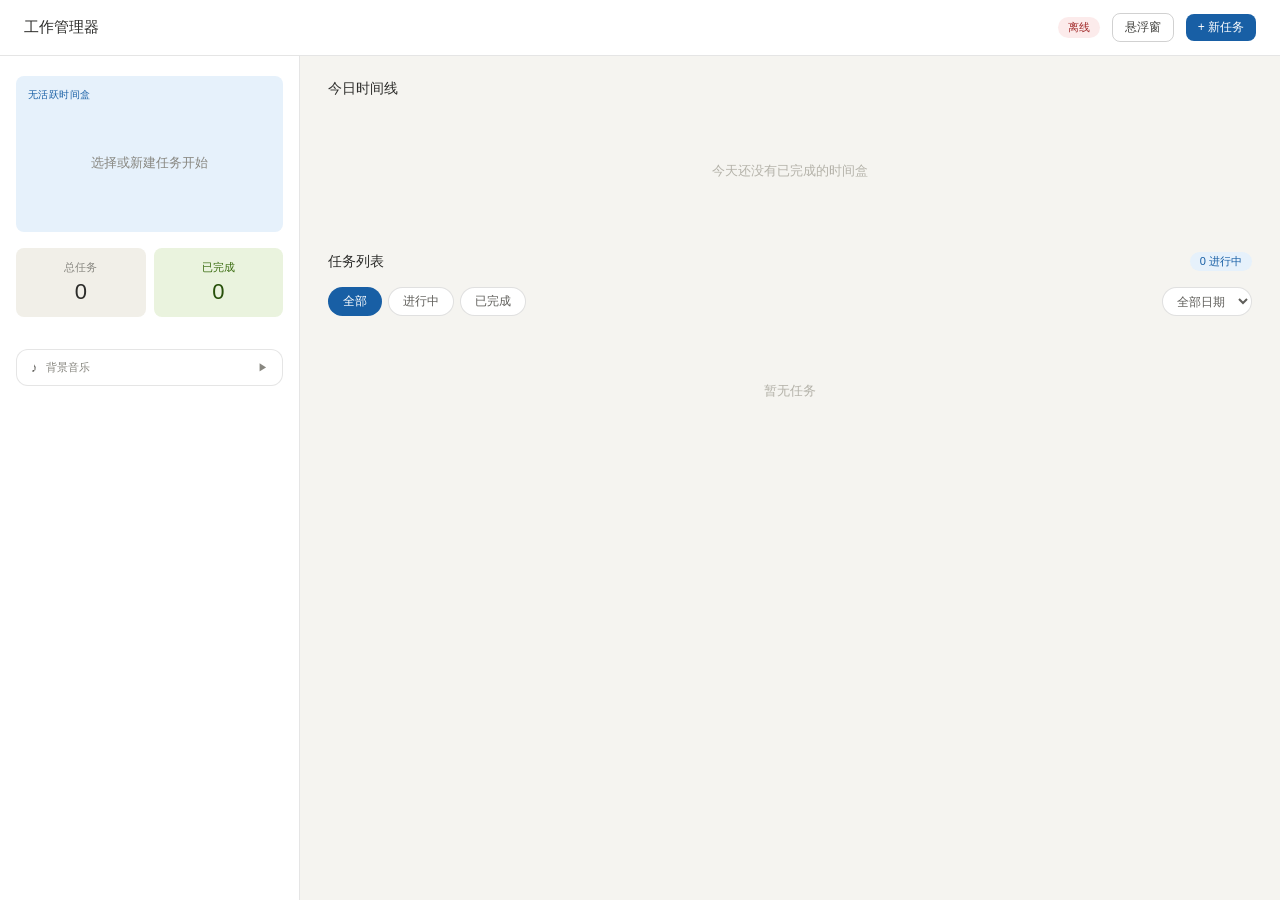
==== templates/index.html @ fc7103cf "Initial commit: task manager with redesigned timebox + music player - Flask backend (Task/TimeBox/Ap" ====
<!DOCTYPE html>
<html lang="zh-CN">
<head>
<meta charset="UTF-8">
<meta name="viewport" content="width=device-width, initial-scale=1.0">
<title>工作管理器</title>
<style>
  :root {
    --c-blue-50: #E6F1FB; --c-blue-100: #B5D4F4; --c-blue-200: #85B7EB;
    --c-blue-400: #378ADD; --c-blue-600: #185FA5; --c-blue-800: #0C447C;
    --c-red-50: #FCEBEB; --c-red-400: #E24B4A; --c-red-600: #A32D2D; --c-red-800: #791F1F;
    --c-green-50: #EAF3DE; --c-green-600: #3B6D11; --c-green-800: #27500A;
    --c-amber-50: #FAEEDA; --c-amber-100: #F5DBB3; --c-amber-400: #D4990E; --c-amber-600: #854F0B; --c-amber-800: #6B3E08;
    --c-gray-50: #F1EFE8; --c-gray-100: #D3D1C7; --c-gray-200: #B4B2A9;
    --c-gray-400: #888780; --c-gray-600: #5F5E5A; --c-gray-800: #444441; --c-gray-900: #2C2C2A;
    --bg: #F5F4F0; --card: #fff;
    --radius-md: 8px; --radius-lg: 12px; --radius-xl: 16px;
  }
  * { box-sizing: border-box; margin: 0; padding: 0; }
  body {
    font-family: -apple-system, BlinkMacSystemFont, "Segoe UI", "PingFang SC", "Microsoft YaHei", sans-serif;
    background: var(--bg); min-height: 100vh; color: var(--c-gray-900); font-size: 14px;
  }

  .app { display: grid; grid-template-columns: 300px 1fr; grid-template-rows: auto 1fr; min-height: 100vh; }
  .topbar {
    grid-column: 1 / -1; background: var(--card);
    border-bottom: 0.5px solid rgba(0,0,0,.1);
    display: flex; align-items: center; padding: 0 24px; height: 56px; gap: 12px;
  }
  .topbar h1 { font-size: 15px; font-weight: 500; flex: 1; }
  .topbar .conn { font-size: 11px; color: var(--c-green-600); background: var(--c-green-50); padding: 3px 10px; border-radius: 20px; cursor: pointer; }
  .topbar .conn.off { color: var(--c-red-600); background: var(--c-red-50); animation: pulse-conn 2s infinite; }
  @keyframes pulse-conn { 0%,100%{opacity:1} 50%{opacity:.6} }
  .sidebar {
    background: var(--card); border-right: 0.5px solid rgba(0,0,0,.1);
    padding: 20px 16px; display: flex; flex-direction: column; gap: 16px; overflow-y: auto;
  }
  .main { padding: 24px 28px; overflow-y: auto; }

  .btn {
    display: inline-flex; align-items: center; justify-content: center; gap: 6px;
    border: none; border-radius: var(--radius-md); padding: 7px 16px;
    font-size: 13px; font-family: inherit; cursor: pointer; transition: background .15s, opacity .15s;
    white-space: nowrap;
  }
  .btn-primary { background: var(--c-blue-600); color: #fff; }
  .btn-primary:hover { background: var(--c-blue-800); }
  .btn-ghost { background: transparent; color: var(--c-gray-800); border: 0.5px solid rgba(0,0,0,.18); }
  .btn-ghost:hover { background: var(--c-gray-50); }
  .btn-danger { background: var(--c-red-600); color: #fff; }
  .btn-danger:hover { background: var(--c-red-800); }
  .btn-sm { padding: 5px 12px; font-size: 12px; }
  .btn-icon {
    background: transparent; border: none; cursor: pointer; color: var(--c-gray-400);
    padding: 4px; border-radius: 6px; font-size: 15px; line-height: 1;
    transition: color .15s, background .15s;
  }
  .btn-icon:hover { background: var(--c-gray-50); color: var(--c-gray-900); }
  .btn-icon.del:hover { color: var(--c-red-600); background: var(--c-red-50); }
  .btn-icon.play { color: var(--c-blue-600); font-size: 14px; }
  .btn-icon.play:hover { background: var(--c-blue-50); color: var(--c-blue-800); }

  /* ── Timer ── */
  .timer-card {
    background: var(--card); border: 0.5px solid rgba(0,0,0,.1);
    border-radius: var(--radius-xl); padding: 20px 16px; text-align: center;
    transition: border-color .3s;
  }
  .timer-card.overtime { border-color: var(--c-amber-400); background: #FFFDF7; }
  .timer-label { font-size: 11px; color: var(--c-gray-400); margin-bottom: 10px; letter-spacing: .04em; }
  .timer-face {
    font-size: 48px; font-weight: 500; font-variant-numeric: tabular-nums;
    color: var(--c-blue-600); line-height: 1; margin-bottom: 10px;
  }
  .timer-face.urgent { color: var(--c-red-600); }
  .timer-face.overtime { color: var(--c-amber-600); }
  .timer-face.paused { opacity: .45; }
  .prog-bg { height: 4px; background: var(--c-blue-50); border-radius: 2px; margin-bottom: 14px; overflow: hidden; }
  .prog-fill { height: 100%; background: var(--c-blue-400); border-radius: 2px; }
  .prog-fill.urgent { background: var(--c-red-400); }
  .prog-fill.overtime { background: var(--c-amber-400); }
  .timer-btns { display: flex; gap: 6px; flex-wrap: wrap; }
  .timer-btns .btn { flex: 1; min-width: 0; font-size: 11px; padding: 5px 8px; }

  .cur-box { background: var(--c-blue-50); border-radius: var(--radius-md); padding: 12px; }
  .cur-label { font-size: 10px; color: var(--c-blue-600); font-weight: 500; margin-bottom: 4px; letter-spacing: .04em; }
  .cur-name { font-size: 13px; font-weight: 500; color: var(--c-blue-800); line-height: 1.4; word-break: break-word; }
  .cur-name.empty { color: var(--c-gray-400); font-weight: 400; }
  .cur-time-stats { display: flex; gap: 8px; margin-top: 8px; flex-wrap: wrap; }
  .cur-time-stat {
    font-size: 11px; display: flex; align-items: center; gap: 4px;
    padding: 1px 8px; border-radius: 20px;
  }
  .cur-time-stat.focus { background: var(--c-blue-50); color: var(--c-blue-600); }
  .cur-time-stat.ot { background: var(--c-amber-50); color: var(--c-amber-600); }
  .cur-time-stat.total { background: var(--c-gray-50); color: var(--c-gray-900); font-weight: 500; }

  .toggle-row {
    display: flex; align-items: center; gap: 10px;
    font-size: 13px; color: var(--c-gray-600); padding: 8px 12px;
    border-radius: var(--radius-md); background: var(--c-gray-50);
  }
  .toggle-row label { flex: 1; cursor: pointer; }
  .sw { position: relative; width: 36px; height: 20px; flex-shrink: 0; }
  .sw input { opacity: 0; width: 0; height: 0; position: absolute; }
  .sw-track { position: absolute; inset: 0; background: var(--c-gray-100); border-radius: 10px; cursor: pointer; transition: background .2s; }
  .sw input:checked + .sw-track { background: var(--c-blue-400); }
  .sw-knob { position: absolute; top: 3px; left: 3px; width: 14px; height: 14px; background: #fff; border-radius: 50%; transition: left .2s; pointer-events: none; }
  .sw input:checked ~ .sw-knob { left: 19px; }

  .stats { display: grid; grid-template-columns: 1fr 1fr; gap: 8px; }
  .stat { border-radius: var(--radius-md); padding: 12px; text-align: center; }
  .stat-label { font-size: 11px; margin-bottom: 4px; }
  .stat-num { font-size: 22px; font-weight: 500; }
  .stat-total { background: var(--c-gray-50); }
  .stat-total .stat-label { color: var(--c-gray-400); }
  .stat-total .stat-num { color: var(--c-gray-900); }
  .stat-done { background: var(--c-green-50); }
  .stat-done .stat-label { color: var(--c-green-600); }
  .stat-done .stat-num { color: var(--c-green-800); }

  .sec-hd { display: flex; align-items: center; gap: 8px; margin-bottom: 16px; }
  .sec-hd h2 { font-size: 14px; font-weight: 500; flex: 1; }
  .badge { background: var(--c-blue-50); color: var(--c-blue-600); border-radius: 20px; font-size: 11px; font-weight: 500; padding: 2px 10px; }

  .filters { display: flex; gap: 6px; margin-bottom: 18px; flex-wrap: wrap; }
  .chip {
    padding: 5px 14px; border-radius: 20px; border: 0.5px solid rgba(0,0,0,.12);
    background: var(--card); font-size: 12px; cursor: pointer;
    color: var(--c-gray-600); transition: all .15s; font-family: inherit;
  }
  .chip.on { background: var(--c-blue-600); color: #fff; border-color: transparent; }
  .date-filter {
    padding: 5px 10px; border-radius: 20px; border: 0.5px solid rgba(0,0,0,.12);
    background: var(--card); font-size: 12px; cursor: pointer; color: var(--c-gray-600);
    font-family: inherit; margin-left: auto; outline: none;
  }
  .date-filter:focus { border-color: var(--c-blue-400); }

  /* ── 顶部全局状态条 (P1-1) ── */
  .topbar-status {
    display: flex; align-items: center; gap: 8px; padding: 4px 12px;
    border-radius: 20px; font-size: 12px; cursor: pointer; transition: all .15s;
    max-width: 360px; overflow: hidden;
  }
  .topbar-status.off { display: none; }
  .topbar-status .ts-dot { width: 8px; height: 8px; border-radius: 50%; flex-shrink: 0; animation: pulse 1.5s ease-in-out infinite alternate; }
  .topbar-status .ts-name { flex: 1; overflow: hidden; text-overflow: ellipsis; white-space: nowrap; color: var(--c-gray-700); }
  .topbar-status .ts-time { font-variant-numeric: tabular-nums; font-weight: 500; flex-shrink: 0; }
  .topbar-status.ts-running { background: var(--c-blue-50); color: var(--c-blue-600); }
  .topbar-status.ts-running .ts-dot { background: var(--c-blue-500); }
  .topbar-status.ts-over { background: var(--c-amber-50); color: var(--c-amber-600); }
  .topbar-status.ts-over .ts-dot { background: var(--c-amber-500); }
  .topbar-status.ts-paused { background: var(--c-gray-100); color: var(--c-gray-500); }
  .topbar-status.ts-paused .ts-dot { background: var(--c-gray-400); animation: none; }
  .topbar-status:hover { opacity: .85; }

  /* ── 今日时间线 (P0-2 + P1-3) ── */
  .timeline-sec { margin-bottom: 24px; }
  .tl-list { display: flex; flex-direction: column; gap: 6px; }
  .tl-row { display: flex; align-items: center; gap: 10px; font-size: 11px; }
  .tl-time { color: var(--c-gray-400); font-variant-numeric: tabular-nums; width: 92px; flex-shrink: 0; }
  .tl-bar-wrap { flex: 1; height: 18px; background: var(--c-gray-50); border-radius: 4px; position: relative; min-width: 80px; }
  .tl-bar { position: absolute; top: 0; height: 100%; border-radius: 4px; min-width: 6px; }
  .tl-bar.tl-high { background: var(--c-red-400); }
  .tl-bar.tl-mid { background: var(--c-blue-400); }
  .tl-bar.tl-low { background: var(--c-green-400); }
  .tl-name { width: 140px; flex-shrink: 0; overflow: hidden; text-overflow: ellipsis; white-space: nowrap; color: var(--c-gray-700); }
  .tl-stats { display: flex; gap: 8px; align-items: center; flex-shrink: 0; }
  .tl-actual { color: var(--c-gray-500); }
  .tl-diff { font-weight: 500; }
  .tl-diff.tl-over { color: var(--c-amber-600); }
  .tl-diff.tl-under { color: var(--c-green-600); }
  .tl-diff.tl-ok { color: var(--c-gray-400); }

  .tasks { display: flex; flex-direction: column; gap: 8px; }
  .tcard {
    background: var(--card); border: 0.5px solid rgba(0,0,0,.1);
    border-radius: var(--radius-lg); padding: 14px 16px;
    display: flex; align-items: flex-start; gap: 12px;
    transition: border-color .15s; position: relative;
  }
  .tcard:hover { border-color: rgba(0,0,0,.2); }
  .tcard.active { border-color: var(--c-blue-400); background: #F7FAFE; }
  .tcard.done { opacity: .45; }
  .tcard.done .t-title { text-decoration: line-through; }
  .tcheck {
    width: 18px; height: 18px; border-radius: 50%; border: 1.5px solid var(--c-gray-100);
    flex-shrink: 0; margin-top: 1px; cursor: pointer; display: flex; align-items: center;
    justify-content: center; transition: all .15s;
  }
  .tcheck.checked { background: var(--c-blue-400); border-color: var(--c-blue-400); }
  .tcheck.checked::after {
    content: ''; width: 8px; height: 5px;
    border-left: 1.5px solid #fff; border-bottom: 1.5px solid #fff;
    transform: rotate(-45deg) translateY(-1px);
  }
  .tbody { flex: 1; min-width: 0; cursor: pointer; }
  .t-title { font-size: 14px; font-weight: 500; color: var(--c-gray-900); margin-bottom: 3px; word-break: break-word; }
  .t-desc { font-size: 12px; color: var(--c-gray-400); line-height: 1.5; word-break: break-word; }
  .t-times { display: flex; gap: 6px; margin-top: 6px; flex-wrap: wrap; align-items: center; }
  .t-time {
    font-size: 11px; display: inline-flex; align-items: center; gap: 3px;
    padding: 1px 8px; border-radius: 20px;
  }
  .t-time.total { background: var(--c-gray-50); color: var(--c-gray-900); font-weight: 500; }
  .t-time.focus { background: var(--c-blue-50); color: var(--c-blue-600); }
  .t-time.ot { background: var(--c-amber-50); color: var(--c-amber-600); }
  .t-time.boxhist { background: var(--c-green-50); color: var(--c-green-600); font-size: 10px; }
  .t-created { font-size: 11px; color: var(--c-gray-200); margin-top: 5px; }
  .t-date { font-size: 11px; color: var(--c-gray-400); margin-top: 5px; }

  .pri { font-size: 11px; padding: 2px 9px; border-radius: 20px; }
  .pri-high { background: var(--c-red-50); color: var(--c-red-600); }
  .pri-mid { background: var(--c-amber-50); color: var(--c-amber-600); }
  .pri-low { background: var(--c-green-50); color: var(--c-green-600); }
  .tactions { display: flex; gap: 2px; align-items: center; }
  .star-btn { font-size: 14px; }
  .star-btn.on { color: var(--c-blue-600); }
  .empty { text-align: center; color: var(--c-gray-200); padding: 48px 20px; font-size: 13px; }

  .overlay {
    position: fixed; inset: 0; background: rgba(0,0,0,.35);
    display: flex; align-items: center; justify-content: center;
    z-index: 1000; padding: 20px;
  }
  .overlay.off { display: none; }
  .modal {
    background: var(--card); border-radius: var(--radius-xl); padding: 24px;
    width: 100%; max-width: 440px; box-shadow: 0 12px 40px rgba(0,0,0,.15);
    animation: modalIn .2s ease;
  }
  @keyframes modalIn { from { opacity: 0; transform: translateY(8px); } to { opacity: 1; transform: none; } }
  .modal h3 { font-size: 15px; font-weight: 500; margin-bottom: 18px; }
  .field { margin-top: 14px; }
  .field:first-of-type { margin-top: 0; }
  .field label { display: block; font-size: 12px; color: var(--c-gray-600); margin-bottom: 6px; }
  .field input, .field textarea, .field select {
    width: 100%; border: 0.5px solid rgba(0,0,0,.18); border-radius: var(--radius-md);
    padding: 9px 12px; font-size: 14px; font-family: inherit; outline: none;
    transition: border-color .15s; background: #fff; color: var(--c-gray-900);
  }
  .field input:focus, .field textarea:focus, .field select:focus { border-color: var(--c-blue-400); }
  .field textarea { resize: vertical; min-height: 72px; }
  .field-row { display: flex; gap: 10px; }
  .field-row .field { flex: 1; margin-top: 0; }
  .modal-foot { display: flex; gap: 10px; margin-top: 20px; justify-content: flex-end; }

  .switch-confirm {
    position: fixed; bottom: 50px; left: 50%; transform: translateX(-50%);
    background: var(--card); border: 0.5px solid rgba(0,0,0,.1);
    border-radius: var(--radius-lg); padding: 12px 16px;
    box-shadow: 0 8px 24px rgba(0,0,0,.12);
    z-index: 1100; font-size: 12px; color: var(--c-gray-600);
    display: flex; align-items: center; gap: 12px;
  }
  .switch-confirm.off { display: none; }
  .switch-confirm button { padding: 5px 12px; font-size: 11px; }


  .reminder {
    position: fixed; top: 20px; right: 20px; width: 340px;
    background: var(--card); border: 0.5px solid rgba(0,0,0,.1);
    border-radius: var(--radius-xl); box-shadow: 0 8px 32px rgba(0,0,0,.16);
    z-index: 2000; overflow: hidden; animation: slideIn .35s cubic-bezier(.22,1,.36,1);
  }
  .reminder.off { display: none; }
  @keyframes slideIn { from { transform: translateX(40px); opacity: 0; } to { transform: none; opacity: 1; } }
  .rem-head { background: var(--c-amber-800); color: #fff; padding: 14px 16px; display: flex; align-items: center; gap: 10px; }
  .rem-bell { width: 22px; height: 22px; border: 2px solid rgba(255,255,255,.7); border-radius: 50%; display: flex; align-items: center; justify-content: center; font-size: 12px; font-weight: 600; flex-shrink: 0; animation: pulse 1s ease-in-out infinite alternate; }
  @keyframes pulse { from { opacity: .6; } to { opacity: 1; } }
  .rem-info { flex: 1; }
  .rem-title { font-size: 13px; font-weight: 500; }
  .rem-sub { font-size: 11px; opacity: .7; }
  .rem-close { background: transparent; border: none; color: rgba(255,255,255,.6); font-size: 18px; cursor: pointer; padding: 0 2px; border-radius: 4px; transition: color .15s; line-height: 1; }
  .rem-close:hover { color: #fff; }
  .rem-body { padding: 16px; }
  .rem-task { font-size: 14px; font-weight: 500; color: var(--c-gray-900); margin-bottom: 6px; }
  .rem-desc { font-size: 12px; color: var(--c-gray-400); line-height: 1.5; margin-bottom: 14px; }
  .rem-btns { display: flex; gap: 8px; flex-wrap: wrap; }
  .rem-btns .btn { flex: 1; min-width: 80px; }

  .fw-badge {
    position: fixed; bottom: 24px; right: 24px;
    background: var(--c-blue-600); color: #fff;
    padding: 8px 16px; border-radius: var(--radius-lg);
    font-size: 12px; font-weight: 500; z-index: 1500;
    display: flex; align-items: center; gap: 8px;
    box-shadow: 0 4px 16px rgba(0,0,0,.15);
    cursor: pointer; transition: opacity .3s;
  }
  .fw-badge.off { display: none; }
  .fw-badge:hover { opacity: .85; }
  .fw-badge-dot { width: 8px; height: 8px; background: #4ADE80; border-radius: 50%; animation: pulse 1.5s ease-in-out infinite alternate; }

  .toast-wrap { position: fixed; bottom: 20px; left: 50%; transform: translateX(-50%); z-index: 3000; display: flex; flex-direction: column; gap: 8px; align-items: center; }
  .toast {
    background: var(--c-gray-900); color: #fff; padding: 10px 20px;
    border-radius: var(--radius-md); font-size: 13px; box-shadow: 0 4px 16px rgba(0,0,0,.2);
    animation: toastIn .25s ease, toastOut .3s ease 2.2s forwards;
  }
  @keyframes toastIn { from { opacity: 0; transform: translateY(10px); } to { opacity: 1; transform: none; } }
  @keyframes toastOut { to { opacity: 0; transform: translateY(-8px); } }

  /* ── Music Player ── */
  .music-section {
    background: var(--card); border: 0.5px solid rgba(0,0,0,.1);
    border-radius: var(--radius-lg); overflow: hidden; margin-top: 16px;
  }
  .music-header {
    display: flex; align-items: center; gap: 8px;
    padding: 10px 14px; cursor: pointer; -webkit-user-select: none; user-select: none;
    font-size: 13px; color: var(--c-gray-600); font-weight: 500;
    transition: background .15s;
  }
  .music-header:hover { background: var(--c-gray-50); }
  .music-header .arrow { transition: transform .2s; font-size: 10px; color: var(--c-gray-400); }
  .music-header .arrow.open { transform: rotate(90deg); }
  .music-header .now-playing { flex: 1; overflow: hidden; text-overflow: ellipsis; white-space: nowrap; font-size: 11px; color: var(--c-gray-400); }
  .music-body { padding: 0 14px 14px; display: none; }
  .music-body.open { display: block; }
  .music-controls {
    display: flex; align-items: center; gap: 8px; margin-bottom: 10px;
  }
  .music-btn {
    background: transparent; border: none; cursor: pointer; color: var(--c-gray-600);
    padding: 4px; border-radius: 6px; font-size: 16px; line-height: 1;
    transition: color .15s, background .15s;
  }
  .music-btn:hover { background: var(--c-gray-50); color: var(--c-gray-900); }
  .music-btn.play { color: var(--c-blue-600); font-size: 20px; }
  .music-btn.play:hover { color: var(--c-blue-800); }
  .music-volume {
    display: flex; align-items: center; gap: 8px; font-size: 11px; color: var(--c-gray-400);
  }
  .music-volume input[type=range] {
    flex: 1; height: 3px; -webkit-appearance: none; appearance: none;
    background: var(--c-gray-100); border-radius: 2px; outline: none;
  }
  .music-volume input[type=range]::-webkit-slider-thumb {
    -webkit-appearance: none; width: 12px; height: 12px;
    background: var(--c-blue-400); border-radius: 50%; cursor: pointer;
  }
  .music-track-list { display: flex; flex-direction: column; gap: 2px; margin-bottom: 12px; max-height: 180px; overflow-y: auto; }
  .music-track {
    display: flex; align-items: center; gap: 8px;
    padding: 6px 10px; border-radius: var(--radius-md); cursor: pointer;
    font-size: 12px; color: var(--c-gray-600); transition: background .15s;
  }
  .music-track:hover { background: var(--c-gray-50); }
  .music-track.active { background: var(--c-blue-50); color: var(--c-blue-600); font-weight: 500; }
  .music-track .track-num { width: 16px; text-align: center; font-size: 10px; color: var(--c-gray-400); flex-shrink: 0; }
  .music-track.active .track-num { color: var(--c-blue-400); }
  .music-track .track-name { flex: 1; overflow: hidden; text-overflow: ellipsis; white-space: nowrap; }
  .music-track .track-artist { font-size: 10px; color: var(--c-gray-400); flex-shrink: 0; }
  .music-progress {
    height: 3px; background: var(--c-gray-100); border-radius: 2px;
    margin-bottom: 6px; cursor: pointer; position: relative;
  }
  .music-progress-fill { height: 100%; background: var(--c-blue-400); border-radius: 2px; transition: width .1s linear; }
  .music-time { display: flex; justify-content: space-between; font-size: 10px; color: var(--c-gray-400); margin-bottom: 8px; }
  .music-loop {
    display: flex; gap: 6px; align-items: center; margin-top: 8px; padding-top: 8px; border-top: 0.5px solid rgba(0,0,0,.08);
  }
  .music-loop-btn {
    font-size: 11px; color: var(--c-gray-600); cursor: pointer;
    padding: 4px 10px; border-radius: 6px; border: 0.5px solid rgba(0,0,0,.12);
    background: transparent; transition: background .15s;
  }
  .music-loop-btn:hover { background: var(--c-gray-50); }
  .music-loop-btn.active { background: var(--c-blue-50); color: var(--c-blue-600); border-color: var(--c-blue-200); }


</style>
</head>
<body>

<div class="app">
  <header class="topbar">
    <h1>工作管理器</h1>
    <div class="topbar-status off" id="topbarStatus" onclick="App.scrollToSidebar()"></div>
    <span class="conn off" id="connBadge" onclick="App.retryConnect()" title="点击重试连接">离线</span>
    <button class="btn btn-ghost btn-sm" id="btnFloat" onclick="App.floatShow()">悬浮窗</button>
    <button class="btn btn-primary btn-sm" onclick="App.modalOpen()">+ 新任务</button>
  </header>
  <aside class="sidebar" id="sidebar"></aside>
  <main class="main" id="mainArea">
    <div id="timeline" class="timeline-sec"></div>
    <div id="taskList"></div>
  </main>
</div>

<div class="overlay off" id="overlay"></div>
<div class="reminder off" id="reminder"></div>
<div class="switch-confirm off" id="switchConfirm"></div>
<div class="fw-badge off" id="fwBadge" onclick="App.floatFocus()">
  <span class="fw-badge-dot"></span> 悬浮窗已打开 — 点击切换
</div>
<div class="toast-wrap" id="toasts"></div>

<script>
const App = (() => {
  let tasks = [];
  let activeBox = null;  // 当前活跃的时间盒
  let dayBoxes = [];     // 当日已关闭的时间盒（用于时间线视图）
  let settings = {
    notifyEnabled: false,
    soundEnabled: true,
    filter: 'all',
    dateFilter: localStorage.getItem('tm_date_filter') || 'all',
  };
  let connected = false;
  let retryTimer = null;

  async function api(method, path, body = null) {
    try {
      const opts = { method, headers: { 'Content-Type': 'application/json' } };
      if (body) opts.body = JSON.stringify(body);
      const res = await fetch('/api' + path, opts);
      if (!res.ok) throw new Error('HTTP ' + res.status);
      connected = true;
      updateConn();
      return await res.json();  // null 或对象（成功）；undefined（错误，见 catch）
    } catch(e) {
      connected = false;
      updateConn();
      console.warn('API error:', method, path, e);
      scheduleRetry();
      return undefined;  // 用 undefined 表示错误，null 表示服务器合法返回的空
    }
  }

  function scheduleRetry() {
    if (retryTimer) return;
    retryTimer = setTimeout(() => { retryTimer = null; if (!connected) loadAll(); }, 3000);
  }

  function updateConn() {
    const badge = document.getElementById('connBadge');
    if (connected) {
      badge.textContent = '已连接';
      badge.classList.remove('off');
    } else {
      badge.textContent = '离线';
      badge.classList.add('off');
    }
  }

  async function loadAll() {
    const [t, b, s] = await Promise.all([
      api('GET', '/tasks'),
      api('GET', '/boxes/active'),
      api('GET', '/settings'),
    ]);
    if (t) tasks = t;
    if (b !== undefined) activeBox = b;  // null=无活跃盒（清空），对象=有活跃盒
    if (s) Object.assign(settings, s);
    await loadDayBoxes();
    render();
  }

  async function loadDayBoxes() {
    const today = new Date();
    const dateStr = today.getFullYear() + '-' + String(today.getMonth() + 1).padStart(2, '0') + '-' + String(today.getDate()).padStart(2, '0');
    const r = await api('GET', '/boxes?date=' + dateStr);
    if (r) dayBoxes = r.filter(b => b.status === 'closed');
  }

  function fmtTime(secs) {
    if (secs < 0) secs = 0;
    const m = Math.floor(secs / 60);
    const s = Math.floor(secs % 60);
    return String(m).padStart(2, '0') + ':' + String(s).padStart(2, '0');
  }

  function fmtDuration(secs) {
    if (secs < 60) return Math.floor(secs) + 's';
    const h = Math.floor(secs / 3600);
    const m = Math.floor((secs % 3600) / 60);
    if (h > 0) return h + 'h' + m + 'm';
    return m + 'm';
  }

  function esc(s) {
    const d = document.createElement('div');
    d.textContent = s;
    return d.innerHTML;
  }

  function jsEsc(s) {
    return String(s).replace(/\\/g, '\\\\').replace(/'/g, "\\'").replace(/\n/g, '\\n');
  }

  function fmtDate(epoch) {
    if (!epoch) return '';
    const d = new Date(epoch * 1000);
    const y = d.getFullYear();
    const m = String(d.getMonth() + 1).padStart(2, '0');
    const day = String(d.getDate()).padStart(2, '0');
    return y + '-' + m + '-' + day;
  }

  function taskDateKey(t) {
    return fmtDate(t.created);
  }

  async function openBox(taskId, budgetSecs) {
    const r = await api('POST', '/boxes', { task_id: taskId, budget_secs: budgetSecs });
    if (r) {
      activeBox = r;
      render();
    }
  }

  async function closeBox() {
    if (!activeBox) return;
    const r = await api('PUT', '/boxes/' + activeBox.id + '/close');
    if (r !== undefined) {
      activeBox = null;
      await loadDayBoxes();
      render();
    }
  }

  async function extendBox(addSecs) {
    if (!activeBox) return;
    const r = await api('PUT', '/boxes/' + activeBox.id + '/extend', { add_secs: addSecs });
    if (r) {
      activeBox = r;
      reminderFiredStages = new Set();  // 延长后重置超时提醒阶段
      dismissReminder();
      render();
      toast('已延长 ' + fmtDuration(addSecs));
    }
  }

  async function pauseBox() {
    if (!activeBox) return;
    const r = await api('PUT', '/boxes/' + activeBox.id + '/pause');
    if (r) { activeBox = r; render(); }
  }

  async function resumeBox() {
    if (!activeBox) return;
    const r = await api('PUT', '/boxes/' + activeBox.id + '/resume');
    if (r) { activeBox = r; render(); }
  }

  async function toggleDone(id) {
    const r = await api('POST', '/tasks/' + id + '/toggle');
    if (r) {
      const idx = tasks.findIndex(t => t.id === id);
      if (idx >= 0) tasks[idx] = r;
      // 任务被标记为完成，且仍有活跃盒：询问是否停止计时
      if (r.done && r.hasActiveBox) {
        const t = tasks[idx];
        const cf = document.getElementById('switchConfirm');
        cf.innerHTML = `任务「${esc(t.name)}」已完成，是否停止当前时间盒？
          <button class="btn btn-ghost btn-sm" onclick="App.switchConfirmCancel()">继续计时</button>
          <button class="btn btn-primary btn-sm" onclick="App.confirmStopBox()">停止计时</button>`;
        cf.classList.remove('off');
      }
      render();
    }
  }

  async function deleteTask(id) {
    if (activeBox && activeBox.taskId === id) await closeBox();
    const r = await api('DELETE', '/tasks/' + id);
    if (r) {
      tasks = tasks.filter(t => t.id !== id);
      render();
    }
  }

  async function addTask(name, desc, priority, plannedSecs) {
    const t = await api('POST', '/tasks', { name, desc, priority, plannedSecs });
    if (t) {
      tasks.unshift(t);
      if (!activeBox) {
        const budget = plannedSecs || settings.defaultBudgetSecs || 1500;
        await openBox(t.id, budget);
      }
      toast('已添加: ' + name);
    }
  }

  async function setCurrent(id) {
    const t = tasks.find(x => x.id === id);
    if (!t) return;
    if (activeBox && activeBox.taskId !== id) {
      await closeBox();
    }
    if (!activeBox || activeBox.taskId !== id) {
      await openBox(id, t.plannedSecs || settings.defaultBudgetSecs || 1500);
    }
  }

  async function switchTask(id, name) {
    if (activeBox && activeBox.taskId === id) return;
    // 无活跃盒：直接切换，无需确认
    if (!activeBox) {
      await setCurrent(id);
      return;
    }
    // 有活跃盒：显示带实际时长的确认
    const worked = activeBox.workedSecs;
    const curTask = tasks.find(t => t.id === activeBox.taskId);
    const curName = curTask ? curTask.name : '当前任务';
    const cf = document.getElementById('switchConfirm');
    cf.innerHTML = `停止「${esc(curName)}」（已用 ${fmtDuration(worked)}）并为「${esc(name)}」开启新盒？
      <button class="btn btn-ghost btn-sm" onclick="App.switchConfirmCancel()">取消</button>
      <button class="btn btn-primary btn-sm" onclick="App.switchConfirmYes('${id}')">切换</button>`;
    cf.classList.remove('off');
  }

  function switchConfirmCancel() {
    document.getElementById('switchConfirm').classList.add('off');
  }

  async function switchConfirmYes(id) {
    switchConfirmCancel();
    await setCurrent(id);
  }

  function confirmStopBox() {
    switchConfirmCancel();
    closeBox();
  }

  // ── 快速开始计时（P1-2 + P1-4）：弹出预算预设 ──
  function quickStart(taskId) {
    const t = tasks.find(x => x.id === taskId);
    if (!t) return;
    const cf = document.getElementById('switchConfirm');
    const presets = [
      { secs: 1500, label: '25 分' },
      { secs: 2700, label: '45 分' },
      { secs: 3600, label: '60 分' },
    ];
    const planned = t.plannedSecs;
    const presetBtns = presets.map(p =>
      `<button class="btn btn-ghost btn-sm" onclick="App.quickStartGo('${taskId}', ${p.secs})">${p.label}</button>`
    ).join('');
    const customBtn = `<button class="btn btn-ghost btn-sm" onclick="App.quickStartCustom('${taskId}')">自定义</button>`;
    const plannedBtn = planned > 0
      ? `<button class="btn btn-primary btn-sm" onclick="App.quickStartGo('${taskId}', ${planned})">用计划 ${fmtDuration(planned)}</button>`
      : '';
    cf.innerHTML = `为「${esc(t.name)}」开启时间盒，选择预算：
      <button class="btn btn-ghost btn-sm" onclick="App.switchConfirmCancel()">取消</button>
      ${presetBtns}${customBtn}${plannedBtn}`;
    cf.classList.remove('off');
  }

  async function quickStartGo(taskId, secs) {
    switchConfirmCancel();
    // 若有活跃盒先关闭
    if (activeBox && activeBox.taskId !== taskId) {
      await closeBox();
    }
    await openBox(taskId, secs);
  }

  function quickStartCustom(taskId) {
    const input = prompt('输入预算时间（分钟）：', '30');
    if (input === null) return;
    const mins = parseFloat(input);
    if (isNaN(mins) || mins <= 0) { toast('请输入正数'); return; }
    quickStartGo(taskId, Math.round(mins * 60));
  }

  function toast(msg) {
    const el = document.createElement('div');
    el.className = 'toast';
    el.textContent = msg;
    document.getElementById('toasts').appendChild(el);
    setTimeout(() => el.remove(), 2600);
  }

  function renderSidebar() {
    const sb = document.getElementById('sidebar');
    let topHtml;
    if (!activeBox) {
      topHtml = `
        <div class="cur-box">
          <div class="cur-label">无活跃时间盒</div>
          <div class="cur-name empty">选择或新建任务开始</div>
        </div>
        <div class="stats">
          <div class="stat stat-total"><div class="stat-label">总任务</div><div class="stat-num">${tasks.length}</div></div>
          <div class="stat stat-done"><div class="stat-label">已完成</div><div class="stat-num">${tasks.filter(t => t.done).length}</div></div>
        </div>`;
    } else {
      const task = tasks.find(t => t.id === activeBox.taskId);
      const name = task ? task.name : '(已删除)';
      const rem = activeBox.remainingSecs;
      const ot = activeBox.liveOvertimeSecs;
      const isOvertime = rem < 0;
      const isPaused = activeBox.status === 'paused';
      const pct = Math.min(100, activeBox.progressPct);
      const label = isOvertime ? '超出预算' : (isPaused ? '已暂停' : '时间盒进行中');

      const timerFaceClass = 'timer-face' + (isOvertime ? ' overtime' : (rem <= 60 && !isOvertime ? ' urgent' : '')) + (isPaused ? ' paused' : '');
      const progFillClass = 'prog-fill' + (isOvertime ? ' overtime' : (rem <= 60 && !isOvertime ? ' urgent' : ''));

      let btnsHtml;
      if (isPaused) {
        btnsHtml = `<button class="btn btn-primary btn-sm" onclick="App.resumeBox()">继续</button>
          <button class="btn btn-ghost btn-sm" onclick="App.extendBox(300)">+5分</button>
          <button class="btn btn-ghost btn-sm" onclick="App.closeBox()">${isOvertime ? '结束' : '关闭'}</button>`;
      } else if (isOvertime) {
        btnsHtml = `<button class="btn btn-ghost btn-sm" onclick="App.pauseBox()">暂停</button>
          <button class="btn btn-ghost btn-sm" onclick="App.extendBox(300)">+5分</button>
          <button class="btn btn-ghost btn-sm" onclick="App.extendBox(900)">+15分</button>
          <button class="btn btn-primary btn-sm" onclick="App.closeBox()">结束</button>`;
      } else {
        btnsHtml = `<button class="btn btn-ghost btn-sm" onclick="App.pauseBox()">暂停</button>
          <button class="btn btn-ghost btn-sm" onclick="App.extendBox(300)">+5分</button>
          <button class="btn btn-ghost btn-sm" onclick="App.extendBox(900)">+15分</button>
          <button class="btn btn-primary btn-sm" onclick="App.closeBox()">关闭</button>`;
      }

      topHtml = `
      <div class="timer-card${isOvertime ? ' overtime' : ''}">
        <div class="timer-label">${label}</div>
        <div class="${timerFaceClass}">${isOvertime ? '+' + fmtTime(ot) : fmtTime(Math.max(0, rem))}</div>
        <div class="prog-bg"><div class="${progFillClass}" style="width:${pct}%"></div></div>
        <div class="timer-btns">${btnsHtml}</div>
      </div>
      <div class="cur-box">
        <div class="cur-label">当前时间盒</div>
        <div class="cur-name">${esc(name)}</div>
        <div class="cur-time-stats">
          <span class="cur-time-stat total">⏱ 已用 ${fmtDuration(activeBox.workedSecs)}</span>
          <span class="cur-time-stat focus">预算 ${fmtDuration(activeBox.budgetSecs)}</span>
        </div>
      </div>
      <div class="stats">
        <div class="stat stat-total"><div class="stat-label">总任务</div><div class="stat-num">${tasks.length}</div></div>
        <div class="stat stat-done"><div class="stat-label">已完成</div><div class="stat-num">${tasks.filter(t => t.done).length}</div></div>
      </div>`;
    }
    sb.innerHTML = topHtml + '<div id="musicSection" class="music-section"></div>';
  }

  function renderMain() {
    const m = document.getElementById('taskList');
    let visible = settings.filter === 'pending' ? tasks.filter(t => !t.done) :
                  settings.filter === 'done' ? tasks.filter(t => t.done) : tasks;
    if (settings.dateFilter !== 'all') {
      visible = visible.filter(t => taskDateKey(t) === settings.dateFilter);
    }
    const cards = visible.map(t => {
      const isCur = activeBox && activeBox.taskId === t.id;
      const totalTime = t.focusSecs + t.overtimeSecs;
      const bodyClick = isCur ? '' : `onclick="App.switchTask('${t.id}','${jsEsc(t.name)}');"`;
      const priColor = { high: 'pri-high', mid: 'pri-mid', low: 'pri-low' }[t.priority] || 'pri-mid';
      const priLabel = { high: '高', mid: '中', low: '低' }[t.priority] || '中';
      const dateStr = taskDateKey(t);
      const html = `<div class="tcard${t.done ? ' done' : ''}${isCur ? ' active' : ''}">
        <div class="tcheck${t.done ? ' checked' : ''}" onclick="App.toggleDone('${t.id}')"></div>
        <div class="tbody" ${bodyClick}>
          <div class="t-title">${esc(t.name)}</div>
          ${t.desc ? `<div class="t-desc">${esc(t.desc)}</div>` : ''}
          ${dateStr ? `<div class="t-date">📅 ${dateStr}</div>` : ''}
          ${totalTime > 1 ? `<div class="t-times">
            <span class="t-time total">⏱ ${fmtDuration(totalTime)}</span>
            ${t.focusSecs > 1 ? `<span class="t-time focus">计划内 ${fmtDuration(t.focusSecs)}</span>` : ''}
            ${t.overtimeSecs > 1 ? `<span class="t-time ot">⚠ 超出 ${fmtDuration(t.overtimeSecs)}</span>` : ''}
          </div>` : ''}
        </div>
        <div class="tactions">
          <span class="pri ${priColor}">${priLabel}</span>
          ${isCur ? '' : `<button class="btn-icon play" title="开始计时" onclick="event.stopPropagation();App.quickStart('${t.id}')">▶</button>`}
          <button class="btn-icon" onclick="event.stopPropagation();App.modalOpen('${t.id}')">✎</button>
          <button class="btn-icon del" onclick="event.stopPropagation();App.confirmDelete('${t.id}','${jsEsc(t.name)}')">✕</button>
        </div>
      </div>`;
      return html;
    }).join('');

    const filters = [
      { key: 'all', label: '全部' },
      { key: 'pending', label: '进行中' },
      { key: 'done', label: '已完成' },
    ];
    const chips = filters.map(f => `<button class="chip${settings.filter === f.key ? ' on' : ''}" onclick="App.setFilter('${f.key}')">${f.label}</button>`).join('');

    // 日期筛选：取所有任务的创建日期，去重并降序排列
    const dateKeys = [...new Set(tasks.map(taskDateKey).filter(Boolean))].sort().reverse();
    const dateOpts = ['<option value="all">全部日期</option>']
      .concat(dateKeys.map(d => `<option value="${d}"${settings.dateFilter === d ? ' selected' : ''}>${d}</option>`))
      .join('');

    m.innerHTML = `
      <div class="sec-hd"><h2>任务列表</h2><span class="badge">${tasks.filter(t => !t.done).length} 进行中</span></div>
      <div class="filters">${chips}<select class="date-filter" onchange="App.setDateFilter(this.value)">${dateOpts}</select></div>
      <div class="tasks">${cards || '<div class="empty">暂无任务</div>'}</div>`;
  }

  function render() {
    renderSidebar();
    renderTimeline();
    renderMain();
    renderMusic();
    renderTopbarStatus();
  }

  // ── 今日时间线（P0-2 + P1-3 计划vs实际）──
  function renderTimeline() {
    const el = document.getElementById('timeline');
    if (!el) return;
    if (!dayBoxes.length) {
      el.innerHTML = `<div class="sec-hd"><h2>今日时间线</h2></div><div class="empty">今天还没有已完成的时间盒</div>`;
      return;
    }
    // 按开始时间升序
    const boxes = [...dayBoxes].sort((a, b) => a.openedAt - b.openedAt);
    // 找到今天的工作时间范围（最早开盒到最晚关盒）
    const minTs = Math.min(...boxes.map(b => b.openedAt));
    const maxTs = Math.max(...boxes.map(b => b.closedAt));
    const span = Math.max(1, maxTs - minTs);

    const bars = boxes.map(b => {
      const left = (b.openedAt - minTs) / span * 100;
      const width = Math.max(2, (b.closedAt - b.openedAt) / span * 100);
      const t = tasks.find(x => x.id === b.taskId);
      const name = t ? t.name : (b.taskName || '(已删除)');
      const pri = (t && t.priority) || b.taskPriority || 'mid';
      const priCls = { high: 'tl-high', mid: 'tl-mid', low: 'tl-low' }[pri] || 'tl-mid';
      const planned = b.budgetSecs;
      const actual = b.focusSecs + b.overtimeSecs;
      const diff = actual - planned;
      const diffCls = diff > 1 ? 'tl-over' : (diff < -1 ? 'tl-under' : 'tl-ok');
      const diffStr = diff > 1 ? `+${fmtDuration(diff)}` : (diff < -1 ? `-${fmtDuration(-diff)}` : '吻合');
      const startStr = new Date(b.openedAt).toLocaleTimeString('zh-CN', { hour: '2-digit', minute: '2-digit' });
      const endStr = new Date(b.closedAt).toLocaleTimeString('zh-CN', { hour: '2-digit', minute: '2-digit' });
      return `<div class="tl-row">
        <div class="tl-time">${startStr}–${endStr}</div>
        <div class="tl-bar-wrap">
          <div class="tl-bar ${priCls}" style="left:${left}%;width:${width}%" title="${esc(name)} · ${fmtDuration(actual)}"></div>
        </div>
        <div class="tl-name">${esc(name)}</div>
        <div class="tl-stats">
          <span class="tl-actual">实际 ${fmtDuration(actual)}</span>
          <span class="tl-diff ${diffCls}">${diffStr}</span>
        </div>
      </div>`;
    }).join('');

    const totalActual = boxes.reduce((s, b) => s + b.focusSecs + b.overtimeSecs, 0);
    const totalPlanned = boxes.reduce((s, b) => s + b.budgetSecs, 0);

    el.innerHTML = `
      <div class="sec-hd">
        <h2>今日时间线</h2>
        <span class="badge">${boxes.length} 个时间盒 · 实际 ${fmtDuration(totalActual)} / 计划 ${fmtDuration(totalPlanned)}</span>
      </div>
      <div class="tl-list">${bars}</div>`;
  }

  // ── 顶部全局状态条（P1-1）──
  function renderTopbarStatus() {
    const el = document.getElementById('topbarStatus');
    if (!el) return;
    if (!activeBox) {
      el.classList.add('off');
      el.innerHTML = '';
      return;
    }
    const task = tasks.find(t => t.id === activeBox.taskId);
    const name = task ? task.name : '当前任务';
    const rem = activeBox.remainingSecs;
    const ot = activeBox.liveOvertimeSecs;
    const isOvertime = rem < 0;
    const isPaused = activeBox.status === 'paused';
    const timeStr = isOvertime ? '+' + fmtTime(ot) : fmtTime(Math.max(0, rem));
    const dotCls = isPaused ? 'ts-paused' : (isOvertime ? 'ts-over' : 'ts-running');
    el.className = 'topbar-status ' + dotCls;
    el.innerHTML = `<span class="ts-dot"></span><span class="ts-name">${esc(name)}</span><span class="ts-time">${timeStr}</span>`;
  }

  function scrollToSidebar() {
    document.getElementById('sidebar').scrollIntoView({ behavior: 'smooth', block: 'start' });
  }

  function updateTimerDisplay() {
    if (!activeBox) return;
    const rem = activeBox.remainingSecs;
    const ot = activeBox.liveOvertimeSecs;
    const isOvertime = rem < 0;
    const isPaused = activeBox.status === 'paused';
    const pct = Math.min(100, activeBox.progressPct);

    const timerFace = document.querySelector('.timer-face');
    if (timerFace) {
      timerFace.textContent = isOvertime ? '+' + fmtTime(ot) : fmtTime(Math.max(0, rem));
      timerFace.className = 'timer-face' + (isOvertime ? ' overtime' : (rem <= 60 && !isOvertime ? ' urgent' : '')) + (isPaused ? ' paused' : '');
    }
    const progFill = document.querySelector('.prog-fill');
    if (progFill) {
      progFill.style.width = pct + '%';
      progFill.className = 'prog-fill' + (isOvertime ? ' overtime' : (rem <= 60 && !isOvertime ? ' urgent' : ''));
    }
    const timerLabel = document.querySelector('.timer-label');
    if (timerLabel) {
      timerLabel.textContent = isOvertime ? '超出预算' : (isPaused ? '已暂停' : '时间盒进行中');
    }
    const totalStat = document.querySelector('.cur-time-stat.total');
    if (totalStat) {
      totalStat.textContent = '⏱ 已用 ' + fmtDuration(activeBox.workedSecs);
    }
    const timerCard = document.querySelector('.timer-card');
    if (timerCard) {
      timerCard.classList.toggle('overtime', isOvertime);
    }
    updateOvertimeReminder(isOvertime, ot, activeBox);
    // 同步顶部状态条的时间显示
    const tsTime = document.querySelector('#topbarStatus .ts-time');
    if (tsTime) tsTime.textContent = isOvertime ? '+' + fmtTime(ot) : fmtTime(Math.max(0, rem));
    const tsEl = document.getElementById('topbarStatus');
    if (tsEl) {
      tsEl.className = 'topbar-status ' + (isPaused ? 'ts-paused' : (isOvertime ? 'ts-over' : 'ts-running'));
    }
  }

  // ── 超时多通道提醒（声音 + 浏览器通知 + reminder 卡片）──
  let reminderBeepEl = null;
  let reminderFiredStages = new Set();  // 已触发的超时阶段（0/1/5 分钟），避免重复
  let lastReminderBoxId = null;

  function ensureBeepEl() {
    if (!reminderBeepEl) {
      reminderBeepEl = document.createElement('audio');
      // 短促提示音：用 data URI 生成 0.3s 的 880Hz 正弦波
      reminderBeepEl.src = '[data-uri]';
    }
    return reminderBeepEl;
  }

  function playBeep() {
    if (!settings.soundEnabled) return;
    try {
      const el = ensureBeepEl();
      el.currentTime = 0;
      el.play().catch(() => {});  // 忽略自动播放策略错误
    } catch (e) {}
  }

  async function ensureNotifyPermission() {
    if (!settings.notifyEnabled) return false;
    if (!('Notification' in window)) return false;
    if (Notification.permission === 'granted') return true;
    if (Notification.permission !== 'denied') {
      const p = await Notification.requestPermission();
      return p === 'granted';
    }
    return false;
  }

  function fireNotification(title, body) {
    ensureNotifyPermission().then(ok => {
      if (ok) {
        try {
          new Notification(title, { body, icon: '/static/music/liszt-liebestraum-no3.mp3'.replace('.mp3', '.png') });
        } catch (e) {}
      }
    });
  }

  function updateOvertimeReminder(isOvertime, otSecs, box) {
    const reminderEl = document.getElementById('reminder');
    if (!reminderEl) return;

    // 盒子切换时重置阶段
    if (box && box.id !== lastReminderBoxId) {
      lastReminderBoxId = box.id;
      reminderFiredStages = new Set();
      reminderEl.classList.add('off');
    }

    if (!isOvertime || !box) {
      reminderEl.classList.add('off');
      return;
    }

    const task = tasks.find(t => t.id === box.taskId);
    const taskName = task ? task.name : '当前任务';
    // 阶段：0分钟（刚超时）、1分钟、5分钟
    const stage = otSecs >= 300 ? 5 : (otSecs >= 60 ? 1 : 0);
    if (reminderFiredStages.has(stage)) return;  // 该阶段已触发
    reminderFiredStages.add(stage);

    playBeep();

    const subText = stage === 0 ? '刚刚超出预算时间' :
                    stage === 1 ? '已超出 1 分钟' : '已超出 5 分钟，建议结束或延长';
    fireNotification('时间盒超时: ' + taskName, subText);

    // 填充 reminder 卡片
    reminderEl.innerHTML = `
      <div class="rem-head">
        <div class="rem-bell">!</div>
        <div class="rem-info">
          <div class="rem-title">时间盒已超时</div>
          <div class="rem-sub">${esc(subText)}</div>
        </div>
        <button class="rem-close" onclick="App.dismissReminder()">×</button>
      </div>
      <div class="rem-body">
        <div class="rem-task">${esc(taskName)}</div>
        <div class="rem-desc">已超出 ${fmtTime(otSecs)}，可选择延长或结束时间盒</div>
        <div class="rem-btns">
          <button class="btn btn-ghost btn-sm" onclick="App.extendBox(300);App.dismissReminder()">+5 分钟</button>
          <button class="btn btn-ghost btn-sm" onclick="App.extendBox(900);App.dismissReminder()">+15 分钟</button>
          <button class="btn btn-primary btn-sm" onclick="App.closeBox();App.dismissReminder()">结束</button>
        </div>
      </div>`;
    reminderEl.classList.remove('off');
  }

  function dismissReminder() {
    const el = document.getElementById('reminder');
    if (el) el.classList.add('off');
  }

  let tickInterval = null;
  function startTick() {
    if (tickInterval) return;
    tickInterval = setInterval(async () => {
      const b = await api('GET', '/boxes/active');
      if (b === undefined) return;  // 网络错误，不改状态
      if (b) {
        const boxChanged = !activeBox || activeBox.id !== b.id;
        activeBox = b;
        if (boxChanged) render();       // 盒子变了（新开/切换），完整渲染
        else updateTimerDisplay();      // 同一盒，仅更新计时数字
      } else {
        if (activeBox) { activeBox = null; render(); }  // 盒子被关闭
      }
    }, 1000);
  }

  // ── Music ──
  const PLAYLIST = [
    { name: '升华之夜（弦乐版）Op.4', artist: '勋伯格', url: '/music/verklarte-nacht.mp3' },
    { name: '爱之梦 No.3 (Liebesträume S.541)', artist: '李斯特', url: '/music/liszt-liebestraum-no3.mp3' },
    { name: '匈牙利狂想曲 No.2 (Hungarian Rhapsody S.244)', artist: '李斯特', url: '/music/liszt-hungarian-rhapsody-no2.mp3' },
    { name: '钟 (La Campanella, 帕格尼尼练习曲 S.141)', artist: '李斯特', url: '/music/liszt-la-campanella.mp3' },
    { name: '叹息 (Un Sospiro, 三首音乐会练习曲 S.144)', artist: '李斯特', url: '/music/liszt-un-sospiro.mp3' },
    { name: '第5交响曲 I.葬礼进行曲 (Symphony No.5)', artist: '马勒', url: '/music/mahler-sym5-mvt1.mp3' },
    { name: '第5交响曲 II.暴风雨般激动 (Symphony No.5)', artist: '马勒', url: '/music/mahler-sym5-mvt2.mp3' },
    { name: '第5交响曲 III.谐谑曲 (Symphony No.5)', artist: '马勒', url: '/music/mahler-sym5-mvt3.mp3' },
    { name: '第5交响曲 IV.小柔板 (Symphony No.5)', artist: '马勒', url: '/music/mahler-sym5-mvt4.mp3' },
    { name: '第5交响曲 V.回旋曲-终曲 (Symphony No.5)', artist: '马勒', url: '/music/mahler-sym5-mvt5.mp3' },
    { name: '第2钢琴协奏曲 I.中板 (PC No.2 Op.18)', artist: '拉赫玛尼诺夫', url: '/music/rachmaninoff-pc2-mvt1.mp3' },
    { name: '第2钢琴协奏曲 II.绵延的柔板 (PC No.2 Op.18)', artist: '拉赫玛尼诺夫', url: '/music/rachmaninoff-pc2-mvt2.mp3' },
    { name: '第2钢琴协奏曲 III.谐谑的快板 (PC No.2 Op.18)', artist: '拉赫玛尼诺夫', url: '/music/rachmaninoff-pc2-mvt3.mp3' },
    { name: '第3钢琴协奏曲 I.不过分的快板 (PC No.3 Op.30)', artist: '拉赫玛尼诺夫', url: '/music/rachmaninoff-pc3-mvt1.mp3' },
    { name: '第3钢琴协奏曲 II.间奏曲-柔板 (PC No.3 Op.30)', artist: '拉赫玛尼诺夫', url: '/music/rachmaninoff-pc3-mvt2.mp3' },
    { name: '第3钢琴协奏曲 III.终曲-诙谐的快板 (PC No.3 Op.30)', artist: '拉赫玛尼诺夫', url: '/music/rachmaninoff-pc3-mvt3.mp3' },
    { name: '第9交响曲"自新世界" I.柔板-如火般热烈 (Symphony No.9)', artist: '德沃夏克', url: '/music/dvorak-sym9-mvt1.mp3' },
    { name: '第9交响曲"自新世界" II.广板 (Symphony No.9)', artist: '德沃夏克', url: '/music/dvorak-sym9-mvt2.mp3' },
    { name: '第9交响曲"自新世界" III.谐谑曲 (Symphony No.9)', artist: '德沃夏克', url: '/music/dvorak-sym9-mvt3.mp3' },
    { name: '第9交响曲"自新世界" IV.火热的快板 (Symphony No.9)', artist: '德沃夏克', url: '/music/dvorak-sym9-mvt4.mp3' },
    { name: '第6交响曲"悲怆" I.柔板-不过分的快板 (Symphony No.6 Op.74)', artist: '柴可夫斯基', url: '/music/tchaikovsky-sym6-mvt1.mp3' },
    { name: '第6交响曲"悲怆" II.优雅的快板 (Symphony No.6 Op.74)', artist: '柴可夫斯基', url: '/music/tchaikovsky-sym6-mvt2.mp3' },
    { name: '第6交响曲"悲怆" III.活泼的极快板 (Symphony No.6 Op.74)', artist: '柴可夫斯基', url: '/music/tchaikovsky-sym6-mvt3.mp3' },
    { name: '第6交响曲"悲怆" IV.终曲-悲叹的柔板 (Symphony No.6 Op.74)', artist: '柴可夫斯基', url: '/music/tchaikovsky-sym6-mvt4.mp3' },
    { name: '小提琴协奏曲 I.中庸的快板 (VC Op.35)', artist: '柴可夫斯基', url: '/music/tchaikovsky-violin-concerto-mvt1.mp3' },
    { name: '小提琴协奏曲 II.短歌-行板 (VC Op.35)', artist: '柴可夫斯基', url: '/music/tchaikovsky-violin-concerto-mvt2.mp3' },
    { name: '小提琴协奏曲 III.活泼的极快板 (VC Op.35)', artist: '柴可夫斯基', url: '/music/tchaikovsky-violin-concerto-mvt3.mp3' },
    { name: '查拉图斯特拉如是说 上半部 (Op.30)', artist: '理查·施特劳斯', url: '/music/strauss-zarathustra-part1.mp3' },
    { name: '查拉图斯特拉如是说 下半部 (Op.30)', artist: '理查·施特劳斯', url: '/music/strauss-zarathustra-part2.mp3' },
    { name: '钢琴协奏曲 Op.16 (完整)', artist: '格里格', url: '/music/grieg-piano-concerto.mp3' },
    { name: '第2钢琴协奏曲 I.不过分的快板 (PC No.2 Op.83)', artist: '勃拉姆斯', url: '/music/brahms-pc2-mvt1.mp3' },
    { name: '第2钢琴协奏曲 II.热情的快板 (PC No.2 Op.83)', artist: '勃拉姆斯', url: '/music/brahms-pc2-mvt2.mp3' },
    { name: '第2钢琴协奏曲 III.行板 (PC No.2 Op.83)', artist: '勃拉姆斯', url: '/music/brahms-pc2-mvt3.mp3' },
    { name: '第2钢琴协奏曲 IV.优雅的小快板 (PC No.2 Op.83)', artist: '勃拉姆斯', url: '/music/brahms-pc2-mvt4.mp3' },
  ];
  let musicEl = null;
  let musicIdx = -1;
  let musicOpen = false;
  let musicVol = 0.5;
  let loopMode = 'list';  // 'list' 或 'single'

  function initMusic() {
    musicEl = document.createElement('audio');
    musicEl.loop = false;
    musicEl.volume = musicVol;
    musicEl.preload = 'metadata';
    musicEl.addEventListener('ended', () => {
      if (loopMode === 'single') {
        musicPlay(musicIdx);
      } else if (musicIdx < PLAYLIST.length - 1) {
        musicPlay(musicIdx + 1);
      } else {
        musicIdx = -1;
        renderMusic();
      }
    });
    musicEl.addEventListener('timeupdate', () => renderMusicProgress());
    const saved = localStorage.getItem('tm_music_vol');
    if (saved) { musicVol = parseFloat(saved); musicEl.volume = musicVol; }
    const savedLoop = localStorage.getItem('tm_music_loop');
    if (savedLoop) { loopMode = savedLoop; }
  }

  function musicPlay(idx) {
    if (!musicEl) initMusic();
    if (idx === musicIdx && !musicEl.paused) {
      musicEl.pause();
      renderMusic();
      return;
    }
    if (idx >= 0 && idx < PLAYLIST.length) {
      musicIdx = idx;
      musicEl.src = PLAYLIST[idx].url;
      musicEl.load();
      const p = musicEl.play();
      if (p) p.catch(e => console.warn('play error:', e.message));
    }
    renderMusic();
  }

  function musicToggle() {
    if (!musicEl) { initMusic(); musicPlay(0); return; }
    if (musicEl.paused) {
      if (musicIdx < 0) musicPlay(0);
      else {
        const p = musicEl.play();
        if (p) p.catch(e => console.warn('play error:', e.message));
      }
    } else {
      musicEl.pause();
    }
    renderMusic();
  }

  function musicSetVol(v) {
    musicVol = v;
    if (musicEl) musicEl.volume = v;
    localStorage.setItem('tm_music_vol', v);
  }

  function musicSeek(e) {
    if (!musicEl || !musicEl.duration) return;
    const rect = e.currentTarget.getBoundingClientRect();
    const pct = Math.max(0, Math.min(1, (e.clientX - rect.left) / rect.width));
    musicEl.currentTime = pct * musicEl.duration;
    renderMusicProgress();
  }

  function toggleLoopMode() {
    loopMode = loopMode === 'list' ? 'single' : 'list';
    localStorage.setItem('tm_music_loop', loopMode);
    renderMusic();
  }

  function fmtMusicTime(s) {
    if (!s || !isFinite(s)) return '0:00';
    const m = Math.floor(s / 60);
    const sec = Math.floor(s % 60);
    return m + ':' + String(sec).padStart(2, '0');
  }

  function renderMusicProgress() {
    const fill = document.querySelector('.music-progress-fill');
    const curEl = document.querySelector('.music-time-cur');
    const durEl = document.querySelector('.music-time-dur');
    if (fill && musicEl && musicEl.duration) {
      fill.style.width = (musicEl.currentTime / musicEl.duration * 100) + '%';
    }
    if (curEl) curEl.textContent = fmtMusicTime(musicEl ? musicEl.currentTime : 0);
    if (durEl) durEl.textContent = fmtMusicTime(musicEl ? musicEl.duration : 0);
  }

  function renderMusic() {
    const el = document.getElementById('musicSection');
    if (!el) return;
    const playing = musicEl && !musicEl.paused;
    const cur = musicIdx >= 0 ? PLAYLIST[musicIdx] : null;
    const statusText = cur ? (playing ? '▶ ' : '⏸ ') + cur.name + ' — ' + cur.artist : '背景音乐';

    const trackList = PLAYLIST.map((t, i) => `
      <div class="music-track${i === musicIdx ? ' active' : ''}" onclick="App.musicPlay(${i})">
        <span class="track-num">${i === musicIdx && playing ? '▶' : (i + 1)}</span>
        <span class="track-name">${esc(t.name)}</span>
        <span class="track-artist">${esc(t.artist)}</span>
      </div>`).join('');

    el.innerHTML = `
      <div class="music-header" onclick="App.musicToggleSection()">
        <span>♪</span>
        <span class="now-playing">${statusText}</span>
        <span class="arrow${musicOpen ? ' open' : ''}">▶</span>
      </div>
      <div class="music-body${musicOpen ? ' open' : ''}">
        <div class="music-track-list">${trackList}</div>
        <div class="music-controls">
          <button class="music-btn" onclick="App.musicPrev()">⏮</button>
          <button class="music-btn play" onclick="App.musicToggle()">${playing ? '⏸' : '▶'}</button>
          <button class="music-btn" onclick="App.musicNext()">⏭</button>
        </div>
        <div class="music-progress" onclick="App.musicSeek(event)">
          <div class="music-progress-fill" style="width:0%"></div>
        </div>
        <div class="music-time">
          <span class="music-time-cur">0:00</span>
          <span class="music-time-dur">0:00</span>
        </div>
        <div class="music-volume">
          <span>🔊</span>
          <input type="range" min="0" max="1" step="0.05" value="${musicVol}" oninput="App.musicSetVol(parseFloat(this.value))">
        </div>
        <div class="music-loop">
          <button class="music-loop-btn${loopMode === 'list' ? ' active' : ''}" onclick="App.toggleLoopMode()" title="循环模式">
            ${loopMode === 'list' ? '列表循环' : '单曲循环'}
          </button>
        </div>
      </div>`;
  }

  function musicToggleSection() {
    musicOpen = !musicOpen;
    renderMusic();
  }

  function musicPrev() { if (musicIdx > 0) musicPlay(musicIdx - 1); }
  function musicNext() { if (musicIdx < PLAYLIST.length - 1) musicPlay(musicIdx + 1); }

  // ── Modals ──
  let modalMode = 'add', modalEditId = null;
  function modalOpen(id) {
    modalMode = id ? 'edit' : 'add';
    modalEditId = id;
    const t = id ? tasks.find(x => x.id === id) : null;
    const plannedMins = t && t.plannedSecs ? Math.round(t.plannedSecs / 60) : '';
    const ov = document.getElementById('overlay');
    ov.innerHTML = `<div class="modal">
      <h3>${id ? '编辑任务' : '新建任务'}</h3>
      <div class="field"><label>任务名称</label><input type="text" id="mName" value="${t ? esc(t.name) : ''}" placeholder="例如：完成需求文档" maxlength="80"></div>
      <div class="field"><label>描述</label><textarea id="mDesc" placeholder="备注">${t ? esc(t.desc || '') : ''}</textarea></div>
      <div class="field"><label>优先级</label>
        <select id="mPri">
          <option value="mid" ${t && t.priority === 'mid' ? 'selected' : ''}>中</option>
          <option value="high" ${t && t.priority === 'high' ? 'selected' : ''}>高</option>
          <option value="low" ${t && t.priority === 'low' ? 'selected' : ''}>低</option>
        </select>
      </div>
      <div class="field"><label>计划时间（分钟）</label><input type="number" id="mPlanned" value="${plannedMins}" placeholder="例如：25" min="0" step="5"></div>
      <div class="modal-foot">
        <button class="btn btn-ghost" onclick="App.modalClose()">取消</button>
        <button class="btn btn-primary" onclick="App.modalSave()">保存</button>
      </div>
    </div>`;
    ov.classList.remove('off');
    setTimeout(() => document.getElementById('mName')?.focus(), 100);
  }

  function modalClose() {
    document.getElementById('overlay').classList.add('off');
    modalEditId = null;
  }

  async function modalSave() {
    const name = document.getElementById('mName').value.trim();
    if (!name) { document.getElementById('mName').focus(); return; }
    const desc = document.getElementById('mDesc').value.trim();
    const pri = document.getElementById('mPri').value;
    const plannedMin = document.getElementById('mPlanned').value;
    const plannedSecs = plannedMin ? parseFloat(plannedMin) * 60 : 0;

    if (modalMode === 'add') {
      await addTask(name, desc, pri, plannedSecs);
    } else {
      const r = await api('PUT', '/tasks/' + modalEditId, { name, desc, priority: pri, plannedSecs });
      if (r) {
        const idx = tasks.findIndex(t => t.id === modalEditId);
        if (idx >= 0) tasks[idx] = r;
      }
    }
    modalClose();
    render();
  }

  function confirmDelete(id, name) {
    const ov = document.getElementById('overlay');
    ov.innerHTML = `<div class="modal">
      <h3>删除任务？</h3>
      <p style="color:var(--c-gray-600);margin-bottom:20px">确定删除「${esc(name)}」？此操作不可撤销</p>
      <div class="modal-foot">
        <button class="btn btn-ghost" onclick="App.modalClose()">取消</button>
        <button class="btn btn-danger" onclick="App.deleteTask('${id}');App.modalClose()">删除</button>
      </div>
    </div>`;
    ov.classList.remove('off');
  }

  // ── Float window sync ──
  let floatWin = null;
  const bc = new BroadcastChannel('task-manager-sync');
  bc.onmessage = (e) => {
    if (e.data.type === 'float-opened') {
      document.getElementById('fwBadge').classList.remove('off');
    }
    if (e.data.type === 'float-closed') {
      document.getElementById('fwBadge').classList.add('off');
      floatWin = null;
    }
  };

  // ── Public API ──
  return {
    retryConnect: loadAll,
    startTick,  // 公开 tick 函数
    floatShow: () => { floatWin = window.open('/float.html', 'taskTimerFloat', 'width=230,height=260'); },
    floatFocus: () => { if (floatWin && !floatWin.closed) floatWin.focus(); },
    scrollToSidebar,
    openBox, closeBox, extendBox, toggleDone, deleteTask, setCurrent, switchTask, switchConfirmCancel, switchConfirmYes, confirmStopBox,
    quickStart, quickStartGo, quickStartCustom,
    modalOpen, modalClose, modalSave, confirmDelete,
    setFilter: (f) => { settings.filter = f; api('PUT', '/settings', { filter: f }); render(); },
    setDateFilter: (d) => { settings.dateFilter = d; localStorage.setItem('tm_date_filter', d); render(); },
    pauseBox, resumeBox, dismissReminder,
    musicPlay, musicToggle, musicPrev, musicNext, musicSetVol, musicToggleSection, musicSeek, toggleLoopMode,
  };
})();

document.addEventListener('DOMContentLoaded', () => {
  App.retryConnect();
  App.startTick();  // 启动计时器秒级更新
  setInterval(() => App.retryConnect(), 10000);
});
</script>
</body>
</html>
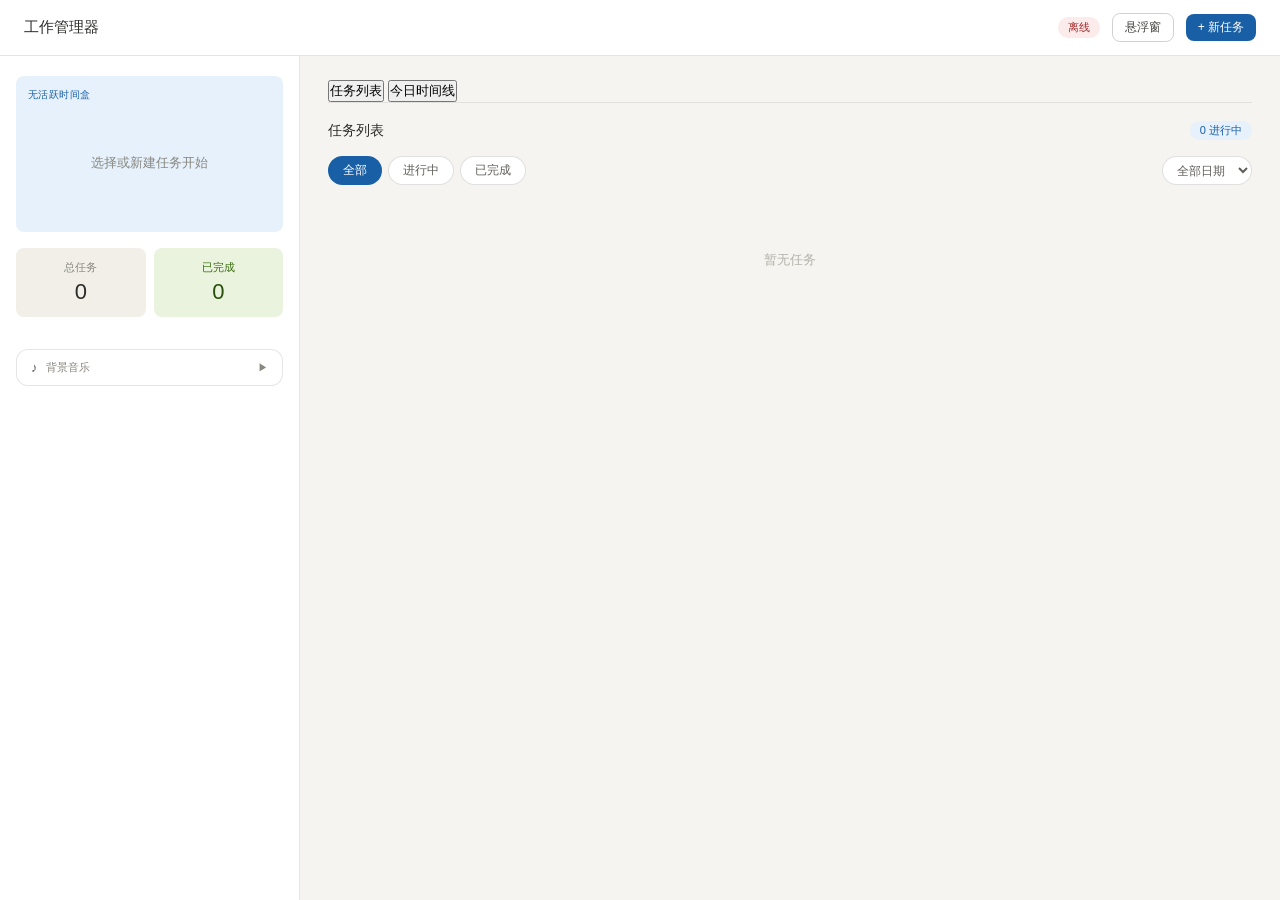
==== commit e43b2070: "Refactor: tab-based timeline view + extract CSS/JS to static files - Move today timeline into a sepa" ====
--- a/templates/index.html
+++ b/templates/index.html
@@ -4,375 +4,7 @@
 <meta charset="UTF-8">
 <meta name="viewport" content="width=device-width, initial-scale=1.0">
 <title>工作管理器</title>
-<style>
-  :root {
-    --c-blue-50: #E6F1FB; --c-blue-100: #B5D4F4; --c-blue-200: #85B7EB;
-    --c-blue-400: #378ADD; --c-blue-600: #185FA5; --c-blue-800: #0C447C;
-    --c-red-50: #FCEBEB; --c-red-400: #E24B4A; --c-red-600: #A32D2D; --c-red-800: #791F1F;
-    --c-green-50: #EAF3DE; --c-green-600: #3B6D11; --c-green-800: #27500A;
-    --c-amber-50: #FAEEDA; --c-amber-100: #F5DBB3; --c-amber-400: #D4990E; --c-amber-600: #854F0B; --c-amber-800: #6B3E08;
-    --c-gray-50: #F1EFE8; --c-gray-100: #D3D1C7; --c-gray-200: #B4B2A9;
-    --c-gray-400: #888780; --c-gray-600: #5F5E5A; --c-gray-800: #444441; --c-gray-900: #2C2C2A;
-    --bg: #F5F4F0; --card: #fff;
-    --radius-md: 8px; --radius-lg: 12px; --radius-xl: 16px;
-  }
-  * { box-sizing: border-box; margin: 0; padding: 0; }
-  body {
-    font-family: -apple-system, BlinkMacSystemFont, "Segoe UI", "PingFang SC", "Microsoft YaHei", sans-serif;
-    background: var(--bg); min-height: 100vh; color: var(--c-gray-900); font-size: 14px;
-  }
-
-  .app { display: grid; grid-template-columns: 300px 1fr; grid-template-rows: auto 1fr; min-height: 100vh; }
-  .topbar {
-    grid-column: 1 / -1; background: var(--card);
-    border-bottom: 0.5px solid rgba(0,0,0,.1);
-    display: flex; align-items: center; padding: 0 24px; height: 56px; gap: 12px;
-  }
-  .topbar h1 { font-size: 15px; font-weight: 500; flex: 1; }
-  .topbar .conn { font-size: 11px; color: var(--c-green-600); background: var(--c-green-50); padding: 3px 10px; border-radius: 20px; cursor: pointer; }
-  .topbar .conn.off { color: var(--c-red-600); background: var(--c-red-50); animation: pulse-conn 2s infinite; }
-  @keyframes pulse-conn { 0%,100%{opacity:1} 50%{opacity:.6} }
-  .sidebar {
-    background: var(--card); border-right: 0.5px solid rgba(0,0,0,.1);
-    padding: 20px 16px; display: flex; flex-direction: column; gap: 16px; overflow-y: auto;
-  }
-  .main { padding: 24px 28px; overflow-y: auto; }
-
-  .btn {
-    display: inline-flex; align-items: center; justify-content: center; gap: 6px;
-    border: none; border-radius: var(--radius-md); padding: 7px 16px;
-    font-size: 13px; font-family: inherit; cursor: pointer; transition: background .15s, opacity .15s;
-    white-space: nowrap;
-  }
-  .btn-primary { background: var(--c-blue-600); color: #fff; }
-  .btn-primary:hover { background: var(--c-blue-800); }
-  .btn-ghost { background: transparent; color: var(--c-gray-800); border: 0.5px solid rgba(0,0,0,.18); }
-  .btn-ghost:hover { background: var(--c-gray-50); }
-  .btn-danger { background: var(--c-red-600); color: #fff; }
-  .btn-danger:hover { background: var(--c-red-800); }
-  .btn-sm { padding: 5px 12px; font-size: 12px; }
-  .btn-icon {
-    background: transparent; border: none; cursor: pointer; color: var(--c-gray-400);
-    padding: 4px; border-radius: 6px; font-size: 15px; line-height: 1;
-    transition: color .15s, background .15s;
-  }
-  .btn-icon:hover { background: var(--c-gray-50); color: var(--c-gray-900); }
-  .btn-icon.del:hover { color: var(--c-red-600); background: var(--c-red-50); }
-  .btn-icon.play { color: var(--c-blue-600); font-size: 14px; }
-  .btn-icon.play:hover { background: var(--c-blue-50); color: var(--c-blue-800); }
-
-  /* ── Timer ── */
-  .timer-card {
-    background: var(--card); border: 0.5px solid rgba(0,0,0,.1);
-    border-radius: var(--radius-xl); padding: 20px 16px; text-align: center;
-    transition: border-color .3s;
-  }
-  .timer-card.overtime { border-color: var(--c-amber-400); background: #FFFDF7; }
-  .timer-label { font-size: 11px; color: var(--c-gray-400); margin-bottom: 10px; letter-spacing: .04em; }
-  .timer-face {
-    font-size: 48px; font-weight: 500; font-variant-numeric: tabular-nums;
-    color: var(--c-blue-600); line-height: 1; margin-bottom: 10px;
-  }
-  .timer-face.urgent { color: var(--c-red-600); }
-  .timer-face.overtime { color: var(--c-amber-600); }
-  .timer-face.paused { opacity: .45; }
-  .prog-bg { height: 4px; background: var(--c-blue-50); border-radius: 2px; margin-bottom: 14px; overflow: hidden; }
-  .prog-fill { height: 100%; background: var(--c-blue-400); border-radius: 2px; }
-  .prog-fill.urgent { background: var(--c-red-400); }
-  .prog-fill.overtime { background: var(--c-amber-400); }
-  .timer-btns { display: flex; gap: 6px; flex-wrap: wrap; }
-  .timer-btns .btn { flex: 1; min-width: 0; font-size: 11px; padding: 5px 8px; }
-
-  .cur-box { background: var(--c-blue-50); border-radius: var(--radius-md); padding: 12px; }
-  .cur-label { font-size: 10px; color: var(--c-blue-600); font-weight: 500; margin-bottom: 4px; letter-spacing: .04em; }
-  .cur-name { font-size: 13px; font-weight: 500; color: var(--c-blue-800); line-height: 1.4; word-break: break-word; }
-  .cur-name.empty { color: var(--c-gray-400); font-weight: 400; }
-  .cur-time-stats { display: flex; gap: 8px; margin-top: 8px; flex-wrap: wrap; }
-  .cur-time-stat {
-    font-size: 11px; display: flex; align-items: center; gap: 4px;
-    padding: 1px 8px; border-radius: 20px;
-  }
-  .cur-time-stat.focus { background: var(--c-blue-50); color: var(--c-blue-600); }
-  .cur-time-stat.ot { background: var(--c-amber-50); color: var(--c-amber-600); }
-  .cur-time-stat.total { background: var(--c-gray-50); color: var(--c-gray-900); font-weight: 500; }
-
-  .toggle-row {
-    display: flex; align-items: center; gap: 10px;
-    font-size: 13px; color: var(--c-gray-600); padding: 8px 12px;
-    border-radius: var(--radius-md); background: var(--c-gray-50);
-  }
-  .toggle-row label { flex: 1; cursor: pointer; }
-  .sw { position: relative; width: 36px; height: 20px; flex-shrink: 0; }
-  .sw input { opacity: 0; width: 0; height: 0; position: absolute; }
-  .sw-track { position: absolute; inset: 0; background: var(--c-gray-100); border-radius: 10px; cursor: pointer; transition: background .2s; }
-  .sw input:checked + .sw-track { background: var(--c-blue-400); }
-  .sw-knob { position: absolute; top: 3px; left: 3px; width: 14px; height: 14px; background: #fff; border-radius: 50%; transition: left .2s; pointer-events: none; }
-  .sw input:checked ~ .sw-knob { left: 19px; }
-
-  .stats { display: grid; grid-template-columns: 1fr 1fr; gap: 8px; }
-  .stat { border-radius: var(--radius-md); padding: 12px; text-align: center; }
-  .stat-label { font-size: 11px; margin-bottom: 4px; }
-  .stat-num { font-size: 22px; font-weight: 500; }
-  .stat-total { background: var(--c-gray-50); }
-  .stat-total .stat-label { color: var(--c-gray-400); }
-  .stat-total .stat-num { color: var(--c-gray-900); }
-  .stat-done { background: var(--c-green-50); }
-  .stat-done .stat-label { color: var(--c-green-600); }
-  .stat-done .stat-num { color: var(--c-green-800); }
-
-  .sec-hd { display: flex; align-items: center; gap: 8px; margin-bottom: 16px; }
-  .sec-hd h2 { font-size: 14px; font-weight: 500; flex: 1; }
-  .badge { background: var(--c-blue-50); color: var(--c-blue-600); border-radius: 20px; font-size: 11px; font-weight: 500; padding: 2px 10px; }
-
-  .filters { display: flex; gap: 6px; margin-bottom: 18px; flex-wrap: wrap; }
-  .chip {
-    padding: 5px 14px; border-radius: 20px; border: 0.5px solid rgba(0,0,0,.12);
-    background: var(--card); font-size: 12px; cursor: pointer;
-    color: var(--c-gray-600); transition: all .15s; font-family: inherit;
-  }
-  .chip.on { background: var(--c-blue-600); color: #fff; border-color: transparent; }
-  .date-filter {
-    padding: 5px 10px; border-radius: 20px; border: 0.5px solid rgba(0,0,0,.12);
-    background: var(--card); font-size: 12px; cursor: pointer; color: var(--c-gray-600);
-    font-family: inherit; margin-left: auto; outline: none;
-  }
-  .date-filter:focus { border-color: var(--c-blue-400); }
-
-  /* ── 顶部全局状态条 (P1-1) ── */
-  .topbar-status {
-    display: flex; align-items: center; gap: 8px; padding: 4px 12px;
-    border-radius: 20px; font-size: 12px; cursor: pointer; transition: all .15s;
-    max-width: 360px; overflow: hidden;
-  }
-  .topbar-status.off { display: none; }
-  .topbar-status .ts-dot { width: 8px; height: 8px; border-radius: 50%; flex-shrink: 0; animation: pulse 1.5s ease-in-out infinite alternate; }
-  .topbar-status .ts-name { flex: 1; overflow: hidden; text-overflow: ellipsis; white-space: nowrap; color: var(--c-gray-700); }
-  .topbar-status .ts-time { font-variant-numeric: tabular-nums; font-weight: 500; flex-shrink: 0; }
-  .topbar-status.ts-running { background: var(--c-blue-50); color: var(--c-blue-600); }
-  .topbar-status.ts-running .ts-dot { background: var(--c-blue-500); }
-  .topbar-status.ts-over { background: var(--c-amber-50); color: var(--c-amber-600); }
-  .topbar-status.ts-over .ts-dot { background: var(--c-amber-500); }
-  .topbar-status.ts-paused { background: var(--c-gray-100); color: var(--c-gray-500); }
-  .topbar-status.ts-paused .ts-dot { background: var(--c-gray-400); animation: none; }
-  .topbar-status:hover { opacity: .85; }
-
-  /* ── 今日时间线 (P0-2 + P1-3) ── */
-  .timeline-sec { margin-bottom: 24px; }
-  .tl-list { display: flex; flex-direction: column; gap: 6px; }
-  .tl-row { display: flex; align-items: center; gap: 10px; font-size: 11px; }
-  .tl-time { color: var(--c-gray-400); font-variant-numeric: tabular-nums; width: 92px; flex-shrink: 0; }
-  .tl-bar-wrap { flex: 1; height: 18px; background: var(--c-gray-50); border-radius: 4px; position: relative; min-width: 80px; }
-  .tl-bar { position: absolute; top: 0; height: 100%; border-radius: 4px; min-width: 6px; }
-  .tl-bar.tl-high { background: var(--c-red-400); }
-  .tl-bar.tl-mid { background: var(--c-blue-400); }
-  .tl-bar.tl-low { background: var(--c-green-400); }
-  .tl-name { width: 140px; flex-shrink: 0; overflow: hidden; text-overflow: ellipsis; white-space: nowrap; color: var(--c-gray-700); }
-  .tl-stats { display: flex; gap: 8px; align-items: center; flex-shrink: 0; }
-  .tl-actual { color: var(--c-gray-500); }
-  .tl-diff { font-weight: 500; }
-  .tl-diff.tl-over { color: var(--c-amber-600); }
-  .tl-diff.tl-under { color: var(--c-green-600); }
-  .tl-diff.tl-ok { color: var(--c-gray-400); }
-
-  .tasks { display: flex; flex-direction: column; gap: 8px; }
-  .tcard {
-    background: var(--card); border: 0.5px solid rgba(0,0,0,.1);
-    border-radius: var(--radius-lg); padding: 14px 16px;
-    display: flex; align-items: flex-start; gap: 12px;
-    transition: border-color .15s; position: relative;
-  }
-  .tcard:hover { border-color: rgba(0,0,0,.2); }
-  .tcard.active { border-color: var(--c-blue-400); background: #F7FAFE; }
-  .tcard.done { opacity: .45; }
-  .tcard.done .t-title { text-decoration: line-through; }
-  .tcheck {
-    width: 18px; height: 18px; border-radius: 50%; border: 1.5px solid var(--c-gray-100);
-    flex-shrink: 0; margin-top: 1px; cursor: pointer; display: flex; align-items: center;
-    justify-content: center; transition: all .15s;
-  }
-  .tcheck.checked { background: var(--c-blue-400); border-color: var(--c-blue-400); }
-  .tcheck.checked::after {
-    content: ''; width: 8px; height: 5px;
-    border-left: 1.5px solid #fff; border-bottom: 1.5px solid #fff;
-    transform: rotate(-45deg) translateY(-1px);
-  }
-  .tbody { flex: 1; min-width: 0; cursor: pointer; }
-  .t-title { font-size: 14px; font-weight: 500; color: var(--c-gray-900); margin-bottom: 3px; word-break: break-word; }
-  .t-desc { font-size: 12px; color: var(--c-gray-400); line-height: 1.5; word-break: break-word; }
-  .t-times { display: flex; gap: 6px; margin-top: 6px; flex-wrap: wrap; align-items: center; }
-  .t-time {
-    font-size: 11px; display: inline-flex; align-items: center; gap: 3px;
-    padding: 1px 8px; border-radius: 20px;
-  }
-  .t-time.total { background: var(--c-gray-50); color: var(--c-gray-900); font-weight: 500; }
-  .t-time.focus { background: var(--c-blue-50); color: var(--c-blue-600); }
-  .t-time.ot { background: var(--c-amber-50); color: var(--c-amber-600); }
-  .t-time.boxhist { background: var(--c-green-50); color: var(--c-green-600); font-size: 10px; }
-  .t-created { font-size: 11px; color: var(--c-gray-200); margin-top: 5px; }
-  .t-date { font-size: 11px; color: var(--c-gray-400); margin-top: 5px; }
-
-  .pri { font-size: 11px; padding: 2px 9px; border-radius: 20px; }
-  .pri-high { background: var(--c-red-50); color: var(--c-red-600); }
-  .pri-mid { background: var(--c-amber-50); color: var(--c-amber-600); }
-  .pri-low { background: var(--c-green-50); color: var(--c-green-600); }
-  .tactions { display: flex; gap: 2px; align-items: center; }
-  .star-btn { font-size: 14px; }
-  .star-btn.on { color: var(--c-blue-600); }
-  .empty { text-align: center; color: var(--c-gray-200); padding: 48px 20px; font-size: 13px; }
-
-  .overlay {
-    position: fixed; inset: 0; background: rgba(0,0,0,.35);
-    display: flex; align-items: center; justify-content: center;
-    z-index: 1000; padding: 20px;
-  }
-  .overlay.off { display: none; }
-  .modal {
-    background: var(--card); border-radius: var(--radius-xl); padding: 24px;
-    width: 100%; max-width: 440px; box-shadow: 0 12px 40px rgba(0,0,0,.15);
-    animation: modalIn .2s ease;
-  }
-  @keyframes modalIn { from { opacity: 0; transform: translateY(8px); } to { opacity: 1; transform: none; } }
-  .modal h3 { font-size: 15px; font-weight: 500; margin-bottom: 18px; }
-  .field { margin-top: 14px; }
-  .field:first-of-type { margin-top: 0; }
-  .field label { display: block; font-size: 12px; color: var(--c-gray-600); margin-bottom: 6px; }
-  .field input, .field textarea, .field select {
-    width: 100%; border: 0.5px solid rgba(0,0,0,.18); border-radius: var(--radius-md);
-    padding: 9px 12px; font-size: 14px; font-family: inherit; outline: none;
-    transition: border-color .15s; background: #fff; color: var(--c-gray-900);
-  }
-  .field input:focus, .field textarea:focus, .field select:focus { border-color: var(--c-blue-400); }
-  .field textarea { resize: vertical; min-height: 72px; }
-  .field-row { display: flex; gap: 10px; }
-  .field-row .field { flex: 1; margin-top: 0; }
-  .modal-foot { display: flex; gap: 10px; margin-top: 20px; justify-content: flex-end; }
-
-  .switch-confirm {
-    position: fixed; bottom: 50px; left: 50%; transform: translateX(-50%);
-    background: var(--card); border: 0.5px solid rgba(0,0,0,.1);
-    border-radius: var(--radius-lg); padding: 12px 16px;
-    box-shadow: 0 8px 24px rgba(0,0,0,.12);
-    z-index: 1100; font-size: 12px; color: var(--c-gray-600);
-    display: flex; align-items: center; gap: 12px;
-  }
-  .switch-confirm.off { display: none; }
-  .switch-confirm button { padding: 5px 12px; font-size: 11px; }
-
-
-  .reminder {
-    position: fixed; top: 20px; right: 20px; width: 340px;
-    background: var(--card); border: 0.5px solid rgba(0,0,0,.1);
-    border-radius: var(--radius-xl); box-shadow: 0 8px 32px rgba(0,0,0,.16);
-    z-index: 2000; overflow: hidden; animation: slideIn .35s cubic-bezier(.22,1,.36,1);
-  }
-  .reminder.off { display: none; }
-  @keyframes slideIn { from { transform: translateX(40px); opacity: 0; } to { transform: none; opacity: 1; } }
-  .rem-head { background: var(--c-amber-800); color: #fff; padding: 14px 16px; display: flex; align-items: center; gap: 10px; }
-  .rem-bell { width: 22px; height: 22px; border: 2px solid rgba(255,255,255,.7); border-radius: 50%; display: flex; align-items: center; justify-content: center; font-size: 12px; font-weight: 600; flex-shrink: 0; animation: pulse 1s ease-in-out infinite alternate; }
-  @keyframes pulse { from { opacity: .6; } to { opacity: 1; } }
-  .rem-info { flex: 1; }
-  .rem-title { font-size: 13px; font-weight: 500; }
-  .rem-sub { font-size: 11px; opacity: .7; }
-  .rem-close { background: transparent; border: none; color: rgba(255,255,255,.6); font-size: 18px; cursor: pointer; padding: 0 2px; border-radius: 4px; transition: color .15s; line-height: 1; }
-  .rem-close:hover { color: #fff; }
-  .rem-body { padding: 16px; }
-  .rem-task { font-size: 14px; font-weight: 500; color: var(--c-gray-900); margin-bottom: 6px; }
-  .rem-desc { font-size: 12px; color: var(--c-gray-400); line-height: 1.5; margin-bottom: 14px; }
-  .rem-btns { display: flex; gap: 8px; flex-wrap: wrap; }
-  .rem-btns .btn { flex: 1; min-width: 80px; }
-
-  .fw-badge {
-    position: fixed; bottom: 24px; right: 24px;
-    background: var(--c-blue-600); color: #fff;
-    padding: 8px 16px; border-radius: var(--radius-lg);
-    font-size: 12px; font-weight: 500; z-index: 1500;
-    display: flex; align-items: center; gap: 8px;
-    box-shadow: 0 4px 16px rgba(0,0,0,.15);
-    cursor: pointer; transition: opacity .3s;
-  }
-  .fw-badge.off { display: none; }
-  .fw-badge:hover { opacity: .85; }
-  .fw-badge-dot { width: 8px; height: 8px; background: #4ADE80; border-radius: 50%; animation: pulse 1.5s ease-in-out infinite alternate; }
-
-  .toast-wrap { position: fixed; bottom: 20px; left: 50%; transform: translateX(-50%); z-index: 3000; display: flex; flex-direction: column; gap: 8px; align-items: center; }
-  .toast {
-    background: var(--c-gray-900); color: #fff; padding: 10px 20px;
-    border-radius: var(--radius-md); font-size: 13px; box-shadow: 0 4px 16px rgba(0,0,0,.2);
-    animation: toastIn .25s ease, toastOut .3s ease 2.2s forwards;
-  }
-  @keyframes toastIn { from { opacity: 0; transform: translateY(10px); } to { opacity: 1; transform: none; } }
-  @keyframes toastOut { to { opacity: 0; transform: translateY(-8px); } }
-
-  /* ── Music Player ── */
-  .music-section {
-    background: var(--card); border: 0.5px solid rgba(0,0,0,.1);
-    border-radius: var(--radius-lg); overflow: hidden; margin-top: 16px;
-  }
-  .music-header {
-    display: flex; align-items: center; gap: 8px;
-    padding: 10px 14px; cursor: pointer; -webkit-user-select: none; user-select: none;
-    font-size: 13px; color: var(--c-gray-600); font-weight: 500;
-    transition: background .15s;
-  }
-  .music-header:hover { background: var(--c-gray-50); }
-  .music-header .arrow { transition: transform .2s; font-size: 10px; color: var(--c-gray-400); }
-  .music-header .arrow.open { transform: rotate(90deg); }
-  .music-header .now-playing { flex: 1; overflow: hidden; text-overflow: ellipsis; white-space: nowrap; font-size: 11px; color: var(--c-gray-400); }
-  .music-body { padding: 0 14px 14px; display: none; }
-  .music-body.open { display: block; }
-  .music-controls {
-    display: flex; align-items: center; gap: 8px; margin-bottom: 10px;
-  }
-  .music-btn {
-    background: transparent; border: none; cursor: pointer; color: var(--c-gray-600);
-    padding: 4px; border-radius: 6px; font-size: 16px; line-height: 1;
-    transition: color .15s, background .15s;
-  }
-  .music-btn:hover { background: var(--c-gray-50); color: var(--c-gray-900); }
-  .music-btn.play { color: var(--c-blue-600); font-size: 20px; }
-  .music-btn.play:hover { color: var(--c-blue-800); }
-  .music-volume {
-    display: flex; align-items: center; gap: 8px; font-size: 11px; color: var(--c-gray-400);
-  }
-  .music-volume input[type=range] {
-    flex: 1; height: 3px; -webkit-appearance: none; appearance: none;
-    background: var(--c-gray-100); border-radius: 2px; outline: none;
-  }
-  .music-volume input[type=range]::-webkit-slider-thumb {
-    -webkit-appearance: none; width: 12px; height: 12px;
-    background: var(--c-blue-400); border-radius: 50%; cursor: pointer;
-  }
-  .music-track-list { display: flex; flex-direction: column; gap: 2px; margin-bottom: 12px; max-height: 180px; overflow-y: auto; }
-  .music-track {
-    display: flex; align-items: center; gap: 8px;
-    padding: 6px 10px; border-radius: var(--radius-md); cursor: pointer;
-    font-size: 12px; color: var(--c-gray-600); transition: background .15s;
-  }
-  .music-track:hover { background: var(--c-gray-50); }
-  .music-track.active { background: var(--c-blue-50); color: var(--c-blue-600); font-weight: 500; }
-  .music-track .track-num { width: 16px; text-align: center; font-size: 10px; color: var(--c-gray-400); flex-shrink: 0; }
-  .music-track.active .track-num { color: var(--c-blue-400); }
-  .music-track .track-name { flex: 1; overflow: hidden; text-overflow: ellipsis; white-space: nowrap; }
-  .music-track .track-artist { font-size: 10px; color: var(--c-gray-400); flex-shrink: 0; }
-  .music-progress {
-    height: 3px; background: var(--c-gray-100); border-radius: 2px;
-    margin-bottom: 6px; cursor: pointer; position: relative;
-  }
-  .music-progress-fill { height: 100%; background: var(--c-blue-400); border-radius: 2px; transition: width .1s linear; }
-  .music-time { display: flex; justify-content: space-between; font-size: 10px; color: var(--c-gray-400); margin-bottom: 8px; }
-  .music-loop {
-    display: flex; gap: 6px; align-items: center; margin-top: 8px; padding-top: 8px; border-top: 0.5px solid rgba(0,0,0,.08);
-  }
-  .music-loop-btn {
-    font-size: 11px; color: var(--c-gray-600); cursor: pointer;
-    padding: 4px 10px; border-radius: 6px; border: 0.5px solid rgba(0,0,0,.12);
-    background: transparent; transition: background .15s;
-  }
-  .music-loop-btn:hover { background: var(--c-gray-50); }
-  .music-loop-btn.active { background: var(--c-blue-50); color: var(--c-blue-600); border-color: var(--c-blue-200); }
-
-
-</style>
+<link rel="stylesheet" href="/static/app.css?v=1782458988">
 </head>
 <body>
 
@@ -386,8 +18,12 @@
   </header>
   <aside class="sidebar" id="sidebar"></aside>
   <main class="main" id="mainArea">
-    <div id="timeline" class="timeline-sec"></div>
-    <div id="taskList"></div>
+    <div class="tabs">
+      <button class="tab${activeTab === 'tasks' ? ' on' : ''}" onclick="App.setTab('tasks')">任务列表</button>
+      <button class="tab${activeTab === 'timeline' ? ' on' : ''}" onclick="App.setTab('timeline')">今日时间线</button>
+    </div>
+    <div id="taskList" class="tab-pane${activeTab === 'tasks' ? '' : ' off'}"></div>
+    <div id="timeline" class="tab-pane timeline-sec${activeTab === 'timeline' ? '' : ' off'}"></div>
   </main>
 </div>
 
@@ -399,940 +35,6 @@
 </div>
 <div class="toast-wrap" id="toasts"></div>
 
-<script>
-const App = (() => {
-  let tasks = [];
-  let activeBox = null;  // 当前活跃的时间盒
-  let dayBoxes = [];     // 当日已关闭的时间盒（用于时间线视图）
-  let settings = {
-    notifyEnabled: false,
-    soundEnabled: true,
-    filter: 'all',
-    dateFilter: localStorage.getItem('tm_date_filter') || 'all',
-  };
-  let connected = false;
-  let retryTimer = null;
-
-  async function api(method, path, body = null) {
-    try {
-      const opts = { method, headers: { 'Content-Type': 'application/json' } };
-      if (body) opts.body = JSON.stringify(body);
-      const res = await fetch('/api' + path, opts);
-      if (!res.ok) throw new Error('HTTP ' + res.status);
-      connected = true;
-      updateConn();
-      return await res.json();  // null 或对象（成功）；undefined（错误，见 catch）
-    } catch(e) {
-      connected = false;
-      updateConn();
-      console.warn('API error:', method, path, e);
-      scheduleRetry();
-      return undefined;  // 用 undefined 表示错误，null 表示服务器合法返回的空
-    }
-  }
-
-  function scheduleRetry() {
-    if (retryTimer) return;
-    retryTimer = setTimeout(() => { retryTimer = null; if (!connected) loadAll(); }, 3000);
-  }
-
-  function updateConn() {
-    const badge = document.getElementById('connBadge');
-    if (connected) {
-      badge.textContent = '已连接';
-      badge.classList.remove('off');
-    } else {
-      badge.textContent = '离线';
-      badge.classList.add('off');
-    }
-  }
-
-  async function loadAll() {
-    const [t, b, s] = await Promise.all([
-      api('GET', '/tasks'),
-      api('GET', '/boxes/active'),
-      api('GET', '/settings'),
-    ]);
-    if (t) tasks = t;
-    if (b !== undefined) activeBox = b;  // null=无活跃盒（清空），对象=有活跃盒
-    if (s) Object.assign(settings, s);
-    await loadDayBoxes();
-    render();
-  }
-
-  async function loadDayBoxes() {
-    const today = new Date();
-    const dateStr = today.getFullYear() + '-' + String(today.getMonth() + 1).padStart(2, '0') + '-' + String(today.getDate()).padStart(2, '0');
-    const r = await api('GET', '/boxes?date=' + dateStr);
-    if (r) dayBoxes = r.filter(b => b.status === 'closed');
-  }
-
-  function fmtTime(secs) {
-    if (secs < 0) secs = 0;
-    const m = Math.floor(secs / 60);
-    const s = Math.floor(secs % 60);
-    return String(m).padStart(2, '0') + ':' + String(s).padStart(2, '0');
-  }
-
-  function fmtDuration(secs) {
-    if (secs < 60) return Math.floor(secs) + 's';
-    const h = Math.floor(secs / 3600);
-    const m = Math.floor((secs % 3600) / 60);
-    if (h > 0) return h + 'h' + m + 'm';
-    return m + 'm';
-  }
-
-  function esc(s) {
-    const d = document.createElement('div');
-    d.textContent = s;
-    return d.innerHTML;
-  }
-
-  function jsEsc(s) {
-    return String(s).replace(/\\/g, '\\\\').replace(/'/g, "\\'").replace(/\n/g, '\\n');
-  }
-
-  function fmtDate(epoch) {
-    if (!epoch) return '';
-    const d = new Date(epoch * 1000);
-    const y = d.getFullYear();
-    const m = String(d.getMonth() + 1).padStart(2, '0');
-    const day = String(d.getDate()).padStart(2, '0');
-    return y + '-' + m + '-' + day;
-  }
-
-  function taskDateKey(t) {
-    return fmtDate(t.created);
-  }
-
-  async function openBox(taskId, budgetSecs) {
-    const r = await api('POST', '/boxes', { task_id: taskId, budget_secs: budgetSecs });
-    if (r) {
-      activeBox = r;
-      render();
-    }
-  }
-
-  async function closeBox() {
-    if (!activeBox) return;
-    const r = await api('PUT', '/boxes/' + activeBox.id + '/close');
-    if (r !== undefined) {
-      activeBox = null;
-      await loadDayBoxes();
-      render();
-    }
-  }
-
-  async function extendBox(addSecs) {
-    if (!activeBox) return;
-    const r = await api('PUT', '/boxes/' + activeBox.id + '/extend', { add_secs: addSecs });
-    if (r) {
-      activeBox = r;
-      reminderFiredStages = new Set();  // 延长后重置超时提醒阶段
-      dismissReminder();
-      render();
-      toast('已延长 ' + fmtDuration(addSecs));
-    }
-  }
-
-  async function pauseBox() {
-    if (!activeBox) return;
-    const r = await api('PUT', '/boxes/' + activeBox.id + '/pause');
-    if (r) { activeBox = r; render(); }
-  }
-
-  async function resumeBox() {
-    if (!activeBox) return;
-    const r = await api('PUT', '/boxes/' + activeBox.id + '/resume');
-    if (r) { activeBox = r; render(); }
-  }
-
-  async function toggleDone(id) {
-    const r = await api('POST', '/tasks/' + id + '/toggle');
-    if (r) {
-      const idx = tasks.findIndex(t => t.id === id);
-      if (idx >= 0) tasks[idx] = r;
-      // 任务被标记为完成，且仍有活跃盒：询问是否停止计时
-      if (r.done && r.hasActiveBox) {
-        const t = tasks[idx];
-        const cf = document.getElementById('switchConfirm');
-        cf.innerHTML = `任务「${esc(t.name)}」已完成，是否停止当前时间盒？
-          <button class="btn btn-ghost btn-sm" onclick="App.switchConfirmCancel()">继续计时</button>
-          <button class="btn btn-primary btn-sm" onclick="App.confirmStopBox()">停止计时</button>`;
-        cf.classList.remove('off');
-      }
-      render();
-    }
-  }
-
-  async function deleteTask(id) {
-    if (activeBox && activeBox.taskId === id) await closeBox();
-    const r = await api('DELETE', '/tasks/' + id);
-    if (r) {
-      tasks = tasks.filter(t => t.id !== id);
-      render();
-    }
-  }
-
-  async function addTask(name, desc, priority, plannedSecs) {
-    const t = await api('POST', '/tasks', { name, desc, priority, plannedSecs });
-    if (t) {
-      tasks.unshift(t);
-      if (!activeBox) {
-        const budget = plannedSecs || settings.defaultBudgetSecs || 1500;
-        await openBox(t.id, budget);
-      }
-      toast('已添加: ' + name);
-    }
-  }
-
-  async function setCurrent(id) {
-    const t = tasks.find(x => x.id === id);
-    if (!t) return;
-    if (activeBox && activeBox.taskId !== id) {
-      await closeBox();
-    }
-    if (!activeBox || activeBox.taskId !== id) {
-      await openBox(id, t.plannedSecs || settings.defaultBudgetSecs || 1500);
-    }
-  }
-
-  async function switchTask(id, name) {
-    if (activeBox && activeBox.taskId === id) return;
-    // 无活跃盒：直接切换，无需确认
-    if (!activeBox) {
-      await setCurrent(id);
-      return;
-    }
-    // 有活跃盒：显示带实际时长的确认
-    const worked = activeBox.workedSecs;
-    const curTask = tasks.find(t => t.id === activeBox.taskId);
-    const curName = curTask ? curTask.name : '当前任务';
-    const cf = document.getElementById('switchConfirm');
-    cf.innerHTML = `停止「${esc(curName)}」（已用 ${fmtDuration(worked)}）并为「${esc(name)}」开启新盒？
-      <button class="btn btn-ghost btn-sm" onclick="App.switchConfirmCancel()">取消</button>
-      <button class="btn btn-primary btn-sm" onclick="App.switchConfirmYes('${id}')">切换</button>`;
-    cf.classList.remove('off');
-  }
-
-  function switchConfirmCancel() {
-    document.getElementById('switchConfirm').classList.add('off');
-  }
-
-  async function switchConfirmYes(id) {
-    switchConfirmCancel();
-    await setCurrent(id);
-  }
-
-  function confirmStopBox() {
-    switchConfirmCancel();
-    closeBox();
-  }
-
-  // ── 快速开始计时（P1-2 + P1-4）：弹出预算预设 ──
-  function quickStart(taskId) {
-    const t = tasks.find(x => x.id === taskId);
-    if (!t) return;
-    const cf = document.getElementById('switchConfirm');
-    const presets = [
-      { secs: 1500, label: '25 分' },
-      { secs: 2700, label: '45 分' },
-      { secs: 3600, label: '60 分' },
-    ];
-    const planned = t.plannedSecs;
-    const presetBtns = presets.map(p =>
-      `<button class="btn btn-ghost btn-sm" onclick="App.quickStartGo('${taskId}', ${p.secs})">${p.label}</button>`
-    ).join('');
-    const customBtn = `<button class="btn btn-ghost btn-sm" onclick="App.quickStartCustom('${taskId}')">自定义</button>`;
-    const plannedBtn = planned > 0
-      ? `<button class="btn btn-primary btn-sm" onclick="App.quickStartGo('${taskId}', ${planned})">用计划 ${fmtDuration(planned)}</button>`
-      : '';
-    cf.innerHTML = `为「${esc(t.name)}」开启时间盒，选择预算：
-      <button class="btn btn-ghost btn-sm" onclick="App.switchConfirmCancel()">取消</button>
-      ${presetBtns}${customBtn}${plannedBtn}`;
-    cf.classList.remove('off');
-  }
-
-  async function quickStartGo(taskId, secs) {
-    switchConfirmCancel();
-    // 若有活跃盒先关闭
-    if (activeBox && activeBox.taskId !== taskId) {
-      await closeBox();
-    }
-    await openBox(taskId, secs);
-  }
-
-  function quickStartCustom(taskId) {
-    const input = prompt('输入预算时间（分钟）：', '30');
-    if (input === null) return;
-    const mins = parseFloat(input);
-    if (isNaN(mins) || mins <= 0) { toast('请输入正数'); return; }
-    quickStartGo(taskId, Math.round(mins * 60));
-  }
-
-  function toast(msg) {
-    const el = document.createElement('div');
-    el.className = 'toast';
-    el.textContent = msg;
-    document.getElementById('toasts').appendChild(el);
-    setTimeout(() => el.remove(), 2600);
-  }
-
-  function renderSidebar() {
-    const sb = document.getElementById('sidebar');
-    let topHtml;
-    if (!activeBox) {
-      topHtml = `
-        <div class="cur-box">
-          <div class="cur-label">无活跃时间盒</div>
-          <div class="cur-name empty">选择或新建任务开始</div>
-        </div>
-        <div class="stats">
-          <div class="stat stat-total"><div class="stat-label">总任务</div><div class="stat-num">${tasks.length}</div></div>
-          <div class="stat stat-done"><div class="stat-label">已完成</div><div class="stat-num">${tasks.filter(t => t.done).length}</div></div>
-        </div>`;
-    } else {
-      const task = tasks.find(t => t.id === activeBox.taskId);
-      const name = task ? task.name : '(已删除)';
-      const rem = activeBox.remainingSecs;
-      const ot = activeBox.liveOvertimeSecs;
-      const isOvertime = rem < 0;
-      const isPaused = activeBox.status === 'paused';
-      const pct = Math.min(100, activeBox.progressPct);
-      const label = isOvertime ? '超出预算' : (isPaused ? '已暂停' : '时间盒进行中');
-
-      const timerFaceClass = 'timer-face' + (isOvertime ? ' overtime' : (rem <= 60 && !isOvertime ? ' urgent' : '')) + (isPaused ? ' paused' : '');
-      const progFillClass = 'prog-fill' + (isOvertime ? ' overtime' : (rem <= 60 && !isOvertime ? ' urgent' : ''));
-
-      let btnsHtml;
-      if (isPaused) {
-        btnsHtml = `<button class="btn btn-primary btn-sm" onclick="App.resumeBox()">继续</button>
-          <button class="btn btn-ghost btn-sm" onclick="App.extendBox(300)">+5分</button>
-          <button class="btn btn-ghost btn-sm" onclick="App.closeBox()">${isOvertime ? '结束' : '关闭'}</button>`;
-      } else if (isOvertime) {
-        btnsHtml = `<button class="btn btn-ghost btn-sm" onclick="App.pauseBox()">暂停</button>
-          <button class="btn btn-ghost btn-sm" onclick="App.extendBox(300)">+5分</button>
-          <button class="btn btn-ghost btn-sm" onclick="App.extendBox(900)">+15分</button>
-          <button class="btn btn-primary btn-sm" onclick="App.closeBox()">结束</button>`;
-      } else {
-        btnsHtml = `<button class="btn btn-ghost btn-sm" onclick="App.pauseBox()">暂停</button>
-          <button class="btn btn-ghost btn-sm" onclick="App.extendBox(300)">+5分</button>
-          <button class="btn btn-ghost btn-sm" onclick="App.extendBox(900)">+15分</button>
-          <button class="btn btn-primary btn-sm" onclick="App.closeBox()">关闭</button>`;
-      }
-
-      topHtml = `
-      <div class="timer-card${isOvertime ? ' overtime' : ''}">
-        <div class="timer-label">${label}</div>
-        <div class="${timerFaceClass}">${isOvertime ? '+' + fmtTime(ot) : fmtTime(Math.max(0, rem))}</div>
-        <div class="prog-bg"><div class="${progFillClass}" style="width:${pct}%"></div></div>
-        <div class="timer-btns">${btnsHtml}</div>
-      </div>
-      <div class="cur-box">
-        <div class="cur-label">当前时间盒</div>
-        <div class="cur-name">${esc(name)}</div>
-        <div class="cur-time-stats">
-          <span class="cur-time-stat total">⏱ 已用 ${fmtDuration(activeBox.workedSecs)}</span>
-          <span class="cur-time-stat focus">预算 ${fmtDuration(activeBox.budgetSecs)}</span>
-        </div>
-      </div>
-      <div class="stats">
-        <div class="stat stat-total"><div class="stat-label">总任务</div><div class="stat-num">${tasks.length}</div></div>
-        <div class="stat stat-done"><div class="stat-label">已完成</div><div class="stat-num">${tasks.filter(t => t.done).length}</div></div>
-      </div>`;
-    }
-    sb.innerHTML = topHtml + '<div id="musicSection" class="music-section"></div>';
-  }
-
-  function renderMain() {
-    const m = document.getElementById('taskList');
-    let visible = settings.filter === 'pending' ? tasks.filter(t => !t.done) :
-                  settings.filter === 'done' ? tasks.filter(t => t.done) : tasks;
-    if (settings.dateFilter !== 'all') {
-      visible = visible.filter(t => taskDateKey(t) === settings.dateFilter);
-    }
-    const cards = visible.map(t => {
-      const isCur = activeBox && activeBox.taskId === t.id;
-      const totalTime = t.focusSecs + t.overtimeSecs;
-      const bodyClick = isCur ? '' : `onclick="App.switchTask('${t.id}','${jsEsc(t.name)}');"`;
-      const priColor = { high: 'pri-high', mid: 'pri-mid', low: 'pri-low' }[t.priority] || 'pri-mid';
-      const priLabel = { high: '高', mid: '中', low: '低' }[t.priority] || '中';
-      const dateStr = taskDateKey(t);
-      const html = `<div class="tcard${t.done ? ' done' : ''}${isCur ? ' active' : ''}">
-        <div class="tcheck${t.done ? ' checked' : ''}" onclick="App.toggleDone('${t.id}')"></div>
-        <div class="tbody" ${bodyClick}>
-          <div class="t-title">${esc(t.name)}</div>
-          ${t.desc ? `<div class="t-desc">${esc(t.desc)}</div>` : ''}
-          ${dateStr ? `<div class="t-date">📅 ${dateStr}</div>` : ''}
-          ${totalTime > 1 ? `<div class="t-times">
-            <span class="t-time total">⏱ ${fmtDuration(totalTime)}</span>
-            ${t.focusSecs > 1 ? `<span class="t-time focus">计划内 ${fmtDuration(t.focusSecs)}</span>` : ''}
-            ${t.overtimeSecs > 1 ? `<span class="t-time ot">⚠ 超出 ${fmtDuration(t.overtimeSecs)}</span>` : ''}
-          </div>` : ''}
-        </div>
-        <div class="tactions">
-          <span class="pri ${priColor}">${priLabel}</span>
-          ${isCur ? '' : `<button class="btn-icon play" title="开始计时" onclick="event.stopPropagation();App.quickStart('${t.id}')">▶</button>`}
-          <button class="btn-icon" onclick="event.stopPropagation();App.modalOpen('${t.id}')">✎</button>
-          <button class="btn-icon del" onclick="event.stopPropagation();App.confirmDelete('${t.id}','${jsEsc(t.name)}')">✕</button>
-        </div>
-      </div>`;
-      return html;
-    }).join('');
-
-    const filters = [
-      { key: 'all', label: '全部' },
-      { key: 'pending', label: '进行中' },
-      { key: 'done', label: '已完成' },
-    ];
-    const chips = filters.map(f => `<button class="chip${settings.filter === f.key ? ' on' : ''}" onclick="App.setFilter('${f.key}')">${f.label}</button>`).join('');
-
-    // 日期筛选：取所有任务的创建日期，去重并降序排列
-    const dateKeys = [...new Set(tasks.map(taskDateKey).filter(Boolean))].sort().reverse();
-    const dateOpts = ['<option value="all">全部日期</option>']
-      .concat(dateKeys.map(d => `<option value="${d}"${settings.dateFilter === d ? ' selected' : ''}>${d}</option>`))
-      .join('');
-
-    m.innerHTML = `
-      <div class="sec-hd"><h2>任务列表</h2><span class="badge">${tasks.filter(t => !t.done).length} 进行中</span></div>
-      <div class="filters">${chips}<select class="date-filter" onchange="App.setDateFilter(this.value)">${dateOpts}</select></div>
-      <div class="tasks">${cards || '<div class="empty">暂无任务</div>'}</div>`;
-  }
-
-  function render() {
-    renderSidebar();
-    renderTimeline();
-    renderMain();
-    renderMusic();
-    renderTopbarStatus();
-  }
-
-  // ── 今日时间线（P0-2 + P1-3 计划vs实际）──
-  function renderTimeline() {
-    const el = document.getElementById('timeline');
-    if (!el) return;
-    if (!dayBoxes.length) {
-      el.innerHTML = `<div class="sec-hd"><h2>今日时间线</h2></div><div class="empty">今天还没有已完成的时间盒</div>`;
-      return;
-    }
-    // 按开始时间升序
-    const boxes = [...dayBoxes].sort((a, b) => a.openedAt - b.openedAt);
-    // 找到今天的工作时间范围（最早开盒到最晚关盒）
-    const minTs = Math.min(...boxes.map(b => b.openedAt));
-    const maxTs = Math.max(...boxes.map(b => b.closedAt));
-    const span = Math.max(1, maxTs - minTs);
-
-    const bars = boxes.map(b => {
-      const left = (b.openedAt - minTs) / span * 100;
-      const width = Math.max(2, (b.closedAt - b.openedAt) / span * 100);
-      const t = tasks.find(x => x.id === b.taskId);
-      const name = t ? t.name : (b.taskName || '(已删除)');
-      const pri = (t && t.priority) || b.taskPriority || 'mid';
-      const priCls = { high: 'tl-high', mid: 'tl-mid', low: 'tl-low' }[pri] || 'tl-mid';
-      const planned = b.budgetSecs;
-      const actual = b.focusSecs + b.overtimeSecs;
-      const diff = actual - planned;
-      const diffCls = diff > 1 ? 'tl-over' : (diff < -1 ? 'tl-under' : 'tl-ok');
-      const diffStr = diff > 1 ? `+${fmtDuration(diff)}` : (diff < -1 ? `-${fmtDuration(-diff)}` : '吻合');
-      const startStr = new Date(b.openedAt).toLocaleTimeString('zh-CN', { hour: '2-digit', minute: '2-digit' });
-      const endStr = new Date(b.closedAt).toLocaleTimeString('zh-CN', { hour: '2-digit', minute: '2-digit' });
-      return `<div class="tl-row">
-        <div class="tl-time">${startStr}–${endStr}</div>
-        <div class="tl-bar-wrap">
-          <div class="tl-bar ${priCls}" style="left:${left}%;width:${width}%" title="${esc(name)} · ${fmtDuration(actual)}"></div>
-        </div>
-        <div class="tl-name">${esc(name)}</div>
-        <div class="tl-stats">
-          <span class="tl-actual">实际 ${fmtDuration(actual)}</span>
-          <span class="tl-diff ${diffCls}">${diffStr}</span>
-        </div>
-      </div>`;
-    }).join('');
-
-    const totalActual = boxes.reduce((s, b) => s + b.focusSecs + b.overtimeSecs, 0);
-    const totalPlanned = boxes.reduce((s, b) => s + b.budgetSecs, 0);
-
-    el.innerHTML = `
-      <div class="sec-hd">
-        <h2>今日时间线</h2>
-        <span class="badge">${boxes.length} 个时间盒 · 实际 ${fmtDuration(totalActual)} / 计划 ${fmtDuration(totalPlanned)}</span>
-      </div>
-      <div class="tl-list">${bars}</div>`;
-  }
-
-  // ── 顶部全局状态条（P1-1）──
-  function renderTopbarStatus() {
-    const el = document.getElementById('topbarStatus');
-    if (!el) return;
-    if (!activeBox) {
-      el.classList.add('off');
-      el.innerHTML = '';
-      return;
-    }
-    const task = tasks.find(t => t.id === activeBox.taskId);
-    const name = task ? task.name : '当前任务';
-    const rem = activeBox.remainingSecs;
-    const ot = activeBox.liveOvertimeSecs;
-    const isOvertime = rem < 0;
-    const isPaused = activeBox.status === 'paused';
-    const timeStr = isOvertime ? '+' + fmtTime(ot) : fmtTime(Math.max(0, rem));
-    const dotCls = isPaused ? 'ts-paused' : (isOvertime ? 'ts-over' : 'ts-running');
-    el.className = 'topbar-status ' + dotCls;
-    el.innerHTML = `<span class="ts-dot"></span><span class="ts-name">${esc(name)}</span><span class="ts-time">${timeStr}</span>`;
-  }
-
-  function scrollToSidebar() {
-    document.getElementById('sidebar').scrollIntoView({ behavior: 'smooth', block: 'start' });
-  }
-
-  function updateTimerDisplay() {
-    if (!activeBox) return;
-    const rem = activeBox.remainingSecs;
-    const ot = activeBox.liveOvertimeSecs;
-    const isOvertime = rem < 0;
-    const isPaused = activeBox.status === 'paused';
-    const pct = Math.min(100, activeBox.progressPct);
-
-    const timerFace = document.querySelector('.timer-face');
-    if (timerFace) {
-      timerFace.textContent = isOvertime ? '+' + fmtTime(ot) : fmtTime(Math.max(0, rem));
-      timerFace.className = 'timer-face' + (isOvertime ? ' overtime' : (rem <= 60 && !isOvertime ? ' urgent' : '')) + (isPaused ? ' paused' : '');
-    }
-    const progFill = document.querySelector('.prog-fill');
-    if (progFill) {
-      progFill.style.width = pct + '%';
-      progFill.className = 'prog-fill' + (isOvertime ? ' overtime' : (rem <= 60 && !isOvertime ? ' urgent' : ''));
-    }
-    const timerLabel = document.querySelector('.timer-label');
-    if (timerLabel) {
-      timerLabel.textContent = isOvertime ? '超出预算' : (isPaused ? '已暂停' : '时间盒进行中');
-    }
-    const totalStat = document.querySelector('.cur-time-stat.total');
-    if (totalStat) {
-      totalStat.textContent = '⏱ 已用 ' + fmtDuration(activeBox.workedSecs);
-    }
-    const timerCard = document.querySelector('.timer-card');
-    if (timerCard) {
-      timerCard.classList.toggle('overtime', isOvertime);
-    }
-    updateOvertimeReminder(isOvertime, ot, activeBox);
-    // 同步顶部状态条的时间显示
-    const tsTime = document.querySelector('#topbarStatus .ts-time');
-    if (tsTime) tsTime.textContent = isOvertime ? '+' + fmtTime(ot) : fmtTime(Math.max(0, rem));
-    const tsEl = document.getElementById('topbarStatus');
-    if (tsEl) {
-      tsEl.className = 'topbar-status ' + (isPaused ? 'ts-paused' : (isOvertime ? 'ts-over' : 'ts-running'));
-    }
-  }
-
-  // ── 超时多通道提醒（声音 + 浏览器通知 + reminder 卡片）──
-  let reminderBeepEl = null;
-  let reminderFiredStages = new Set();  // 已触发的超时阶段（0/1/5 分钟），避免重复
-  let lastReminderBoxId = null;
-
-  function ensureBeepEl() {
-    if (!reminderBeepEl) {
-      reminderBeepEl = document.createElement('audio');
-      // 短促提示音：用 data URI 生成 0.3s 的 880Hz 正弦波
-      reminderBeepEl.src = '[data-uri]';
-    }
-    return reminderBeepEl;
-  }
-
-  function playBeep() {
-    if (!settings.soundEnabled) return;
-    try {
-      const el = ensureBeepEl();
-      el.currentTime = 0;
-      el.play().catch(() => {});  // 忽略自动播放策略错误
-    } catch (e) {}
-  }
-
-  async function ensureNotifyPermission() {
-    if (!settings.notifyEnabled) return false;
-    if (!('Notification' in window)) return false;
-    if (Notification.permission === 'granted') return true;
-    if (Notification.permission !== 'denied') {
-      const p = await Notification.requestPermission();
-      return p === 'granted';
-    }
-    return false;
-  }
-
-  function fireNotification(title, body) {
-    ensureNotifyPermission().then(ok => {
-      if (ok) {
-        try {
-          new Notification(title, { body, icon: '/static/music/liszt-liebestraum-no3.mp3'.replace('.mp3', '.png') });
-        } catch (e) {}
-      }
-    });
-  }
-
-  function updateOvertimeReminder(isOvertime, otSecs, box) {
-    const reminderEl = document.getElementById('reminder');
-    if (!reminderEl) return;
-
-    // 盒子切换时重置阶段
-    if (box && box.id !== lastReminderBoxId) {
-      lastReminderBoxId = box.id;
-      reminderFiredStages = new Set();
-      reminderEl.classList.add('off');
-    }
-
-    if (!isOvertime || !box) {
-      reminderEl.classList.add('off');
-      return;
-    }
-
-    const task = tasks.find(t => t.id === box.taskId);
-    const taskName = task ? task.name : '当前任务';
-    // 阶段：0分钟（刚超时）、1分钟、5分钟
-    const stage = otSecs >= 300 ? 5 : (otSecs >= 60 ? 1 : 0);
-    if (reminderFiredStages.has(stage)) return;  // 该阶段已触发
-    reminderFiredStages.add(stage);
-
-    playBeep();
-
-    const subText = stage === 0 ? '刚刚超出预算时间' :
-                    stage === 1 ? '已超出 1 分钟' : '已超出 5 分钟，建议结束或延长';
-    fireNotification('时间盒超时: ' + taskName, subText);
-
-    // 填充 reminder 卡片
-    reminderEl.innerHTML = `
-      <div class="rem-head">
-        <div class="rem-bell">!</div>
-        <div class="rem-info">
-          <div class="rem-title">时间盒已超时</div>
-          <div class="rem-sub">${esc(subText)}</div>
-        </div>
-        <button class="rem-close" onclick="App.dismissReminder()">×</button>
-      </div>
-      <div class="rem-body">
-        <div class="rem-task">${esc(taskName)}</div>
-        <div class="rem-desc">已超出 ${fmtTime(otSecs)}，可选择延长或结束时间盒</div>
-        <div class="rem-btns">
-          <button class="btn btn-ghost btn-sm" onclick="App.extendBox(300);App.dismissReminder()">+5 分钟</button>
-          <button class="btn btn-ghost btn-sm" onclick="App.extendBox(900);App.dismissReminder()">+15 分钟</button>
-          <button class="btn btn-primary btn-sm" onclick="App.closeBox();App.dismissReminder()">结束</button>
-        </div>
-      </div>`;
-    reminderEl.classList.remove('off');
-  }
-
-  function dismissReminder() {
-    const el = document.getElementById('reminder');
-    if (el) el.classList.add('off');
-  }
-
-  let tickInterval = null;
-  function startTick() {
-    if (tickInterval) return;
-    tickInterval = setInterval(async () => {
-      const b = await api('GET', '/boxes/active');
-      if (b === undefined) return;  // 网络错误，不改状态
-      if (b) {
-        const boxChanged = !activeBox || activeBox.id !== b.id;
-        activeBox = b;
-        if (boxChanged) render();       // 盒子变了（新开/切换），完整渲染
-        else updateTimerDisplay();      // 同一盒，仅更新计时数字
-      } else {
-        if (activeBox) { activeBox = null; render(); }  // 盒子被关闭
-      }
-    }, 1000);
-  }
-
-  // ── Music ──
-  const PLAYLIST = [
-    { name: '升华之夜（弦乐版）Op.4', artist: '勋伯格', url: '/music/verklarte-nacht.mp3' },
-    { name: '爱之梦 No.3 (Liebesträume S.541)', artist: '李斯特', url: '/music/liszt-liebestraum-no3.mp3' },
-    { name: '匈牙利狂想曲 No.2 (Hungarian Rhapsody S.244)', artist: '李斯特', url: '/music/liszt-hungarian-rhapsody-no2.mp3' },
-    { name: '钟 (La Campanella, 帕格尼尼练习曲 S.141)', artist: '李斯特', url: '/music/liszt-la-campanella.mp3' },
-    { name: '叹息 (Un Sospiro, 三首音乐会练习曲 S.144)', artist: '李斯特', url: '/music/liszt-un-sospiro.mp3' },
-    { name: '第5交响曲 I.葬礼进行曲 (Symphony No.5)', artist: '马勒', url: '/music/mahler-sym5-mvt1.mp3' },
-    { name: '第5交响曲 II.暴风雨般激动 (Symphony No.5)', artist: '马勒', url: '/music/mahler-sym5-mvt2.mp3' },
-    { name: '第5交响曲 III.谐谑曲 (Symphony No.5)', artist: '马勒', url: '/music/mahler-sym5-mvt3.mp3' },
-    { name: '第5交响曲 IV.小柔板 (Symphony No.5)', artist: '马勒', url: '/music/mahler-sym5-mvt4.mp3' },
-    { name: '第5交响曲 V.回旋曲-终曲 (Symphony No.5)', artist: '马勒', url: '/music/mahler-sym5-mvt5.mp3' },
-    { name: '第2钢琴协奏曲 I.中板 (PC No.2 Op.18)', artist: '拉赫玛尼诺夫', url: '/music/rachmaninoff-pc2-mvt1.mp3' },
-    { name: '第2钢琴协奏曲 II.绵延的柔板 (PC No.2 Op.18)', artist: '拉赫玛尼诺夫', url: '/music/rachmaninoff-pc2-mvt2.mp3' },
-    { name: '第2钢琴协奏曲 III.谐谑的快板 (PC No.2 Op.18)', artist: '拉赫玛尼诺夫', url: '/music/rachmaninoff-pc2-mvt3.mp3' },
-    { name: '第3钢琴协奏曲 I.不过分的快板 (PC No.3 Op.30)', artist: '拉赫玛尼诺夫', url: '/music/rachmaninoff-pc3-mvt1.mp3' },
-    { name: '第3钢琴协奏曲 II.间奏曲-柔板 (PC No.3 Op.30)', artist: '拉赫玛尼诺夫', url: '/music/rachmaninoff-pc3-mvt2.mp3' },
-    { name: '第3钢琴协奏曲 III.终曲-诙谐的快板 (PC No.3 Op.30)', artist: '拉赫玛尼诺夫', url: '/music/rachmaninoff-pc3-mvt3.mp3' },
-    { name: '第9交响曲"自新世界" I.柔板-如火般热烈 (Symphony No.9)', artist: '德沃夏克', url: '/music/dvorak-sym9-mvt1.mp3' },
-    { name: '第9交响曲"自新世界" II.广板 (Symphony No.9)', artist: '德沃夏克', url: '/music/dvorak-sym9-mvt2.mp3' },
-    { name: '第9交响曲"自新世界" III.谐谑曲 (Symphony No.9)', artist: '德沃夏克', url: '/music/dvorak-sym9-mvt3.mp3' },
-    { name: '第9交响曲"自新世界" IV.火热的快板 (Symphony No.9)', artist: '德沃夏克', url: '/music/dvorak-sym9-mvt4.mp3' },
-    { name: '第6交响曲"悲怆" I.柔板-不过分的快板 (Symphony No.6 Op.74)', artist: '柴可夫斯基', url: '/music/tchaikovsky-sym6-mvt1.mp3' },
-    { name: '第6交响曲"悲怆" II.优雅的快板 (Symphony No.6 Op.74)', artist: '柴可夫斯基', url: '/music/tchaikovsky-sym6-mvt2.mp3' },
-    { name: '第6交响曲"悲怆" III.活泼的极快板 (Symphony No.6 Op.74)', artist: '柴可夫斯基', url: '/music/tchaikovsky-sym6-mvt3.mp3' },
-    { name: '第6交响曲"悲怆" IV.终曲-悲叹的柔板 (Symphony No.6 Op.74)', artist: '柴可夫斯基', url: '/music/tchaikovsky-sym6-mvt4.mp3' },
-    { name: '小提琴协奏曲 I.中庸的快板 (VC Op.35)', artist: '柴可夫斯基', url: '/music/tchaikovsky-violin-concerto-mvt1.mp3' },
-    { name: '小提琴协奏曲 II.短歌-行板 (VC Op.35)', artist: '柴可夫斯基', url: '/music/tchaikovsky-violin-concerto-mvt2.mp3' },
-    { name: '小提琴协奏曲 III.活泼的极快板 (VC Op.35)', artist: '柴可夫斯基', url: '/music/tchaikovsky-violin-concerto-mvt3.mp3' },
-    { name: '查拉图斯特拉如是说 上半部 (Op.30)', artist: '理查·施特劳斯', url: '/music/strauss-zarathustra-part1.mp3' },
-    { name: '查拉图斯特拉如是说 下半部 (Op.30)', artist: '理查·施特劳斯', url: '/music/strauss-zarathustra-part2.mp3' },
-    { name: '钢琴协奏曲 Op.16 (完整)', artist: '格里格', url: '/music/grieg-piano-concerto.mp3' },
-    { name: '第2钢琴协奏曲 I.不过分的快板 (PC No.2 Op.83)', artist: '勃拉姆斯', url: '/music/brahms-pc2-mvt1.mp3' },
-    { name: '第2钢琴协奏曲 II.热情的快板 (PC No.2 Op.83)', artist: '勃拉姆斯', url: '/music/brahms-pc2-mvt2.mp3' },
-    { name: '第2钢琴协奏曲 III.行板 (PC No.2 Op.83)', artist: '勃拉姆斯', url: '/music/brahms-pc2-mvt3.mp3' },
-    { name: '第2钢琴协奏曲 IV.优雅的小快板 (PC No.2 Op.83)', artist: '勃拉姆斯', url: '/music/brahms-pc2-mvt4.mp3' },
-  ];
-  let musicEl = null;
-  let musicIdx = -1;
-  let musicOpen = false;
-  let musicVol = 0.5;
-  let loopMode = 'list';  // 'list' 或 'single'
-
-  function initMusic() {
-    musicEl = document.createElement('audio');
-    musicEl.loop = false;
-    musicEl.volume = musicVol;
-    musicEl.preload = 'metadata';
-    musicEl.addEventListener('ended', () => {
-      if (loopMode === 'single') {
-        musicPlay(musicIdx);
-      } else if (musicIdx < PLAYLIST.length - 1) {
-        musicPlay(musicIdx + 1);
-      } else {
-        musicIdx = -1;
-        renderMusic();
-      }
-    });
-    musicEl.addEventListener('timeupdate', () => renderMusicProgress());
-    const saved = localStorage.getItem('tm_music_vol');
-    if (saved) { musicVol = parseFloat(saved); musicEl.volume = musicVol; }
-    const savedLoop = localStorage.getItem('tm_music_loop');
-    if (savedLoop) { loopMode = savedLoop; }
-  }
-
-  function musicPlay(idx) {
-    if (!musicEl) initMusic();
-    if (idx === musicIdx && !musicEl.paused) {
-      musicEl.pause();
-      renderMusic();
-      return;
-    }
-    if (idx >= 0 && idx < PLAYLIST.length) {
-      musicIdx = idx;
-      musicEl.src = PLAYLIST[idx].url;
-      musicEl.load();
-      const p = musicEl.play();
-      if (p) p.catch(e => console.warn('play error:', e.message));
-    }
-    renderMusic();
-  }
-
-  function musicToggle() {
-    if (!musicEl) { initMusic(); musicPlay(0); return; }
-    if (musicEl.paused) {
-      if (musicIdx < 0) musicPlay(0);
-      else {
-        const p = musicEl.play();
-        if (p) p.catch(e => console.warn('play error:', e.message));
-      }
-    } else {
-      musicEl.pause();
-    }
-    renderMusic();
-  }
-
-  function musicSetVol(v) {
-    musicVol = v;
-    if (musicEl) musicEl.volume = v;
-    localStorage.setItem('tm_music_vol', v);
-  }
-
-  function musicSeek(e) {
-    if (!musicEl || !musicEl.duration) return;
-    const rect = e.currentTarget.getBoundingClientRect();
-    const pct = Math.max(0, Math.min(1, (e.clientX - rect.left) / rect.width));
-    musicEl.currentTime = pct * musicEl.duration;
-    renderMusicProgress();
-  }
-
-  function toggleLoopMode() {
-    loopMode = loopMode === 'list' ? 'single' : 'list';
-    localStorage.setItem('tm_music_loop', loopMode);
-    renderMusic();
-  }
-
-  function fmtMusicTime(s) {
-    if (!s || !isFinite(s)) return '0:00';
-    const m = Math.floor(s / 60);
-    const sec = Math.floor(s % 60);
-    return m + ':' + String(sec).padStart(2, '0');
-  }
-
-  function renderMusicProgress() {
-    const fill = document.querySelector('.music-progress-fill');
-    const curEl = document.querySelector('.music-time-cur');
-    const durEl = document.querySelector('.music-time-dur');
-    if (fill && musicEl && musicEl.duration) {
-      fill.style.width = (musicEl.currentTime / musicEl.duration * 100) + '%';
-    }
-    if (curEl) curEl.textContent = fmtMusicTime(musicEl ? musicEl.currentTime : 0);
-    if (durEl) durEl.textContent = fmtMusicTime(musicEl ? musicEl.duration : 0);
-  }
-
-  function renderMusic() {
-    const el = document.getElementById('musicSection');
-    if (!el) return;
-    const playing = musicEl && !musicEl.paused;
-    const cur = musicIdx >= 0 ? PLAYLIST[musicIdx] : null;
-    const statusText = cur ? (playing ? '▶ ' : '⏸ ') + cur.name + ' — ' + cur.artist : '背景音乐';
-
-    const trackList = PLAYLIST.map((t, i) => `
-      <div class="music-track${i === musicIdx ? ' active' : ''}" onclick="App.musicPlay(${i})">
-        <span class="track-num">${i === musicIdx && playing ? '▶' : (i + 1)}</span>
-        <span class="track-name">${esc(t.name)}</span>
-        <span class="track-artist">${esc(t.artist)}</span>
-      </div>`).join('');
-
-    el.innerHTML = `
-      <div class="music-header" onclick="App.musicToggleSection()">
-        <span>♪</span>
-        <span class="now-playing">${statusText}</span>
-        <span class="arrow${musicOpen ? ' open' : ''}">▶</span>
-      </div>
-      <div class="music-body${musicOpen ? ' open' : ''}">
-        <div class="music-track-list">${trackList}</div>
-        <div class="music-controls">
-          <button class="music-btn" onclick="App.musicPrev()">⏮</button>
-          <button class="music-btn play" onclick="App.musicToggle()">${playing ? '⏸' : '▶'}</button>
-          <button class="music-btn" onclick="App.musicNext()">⏭</button>
-        </div>
-        <div class="music-progress" onclick="App.musicSeek(event)">
-          <div class="music-progress-fill" style="width:0%"></div>
-        </div>
-        <div class="music-time">
-          <span class="music-time-cur">0:00</span>
-          <span class="music-time-dur">0:00</span>
-        </div>
-        <div class="music-volume">
-          <span>🔊</span>
-          <input type="range" min="0" max="1" step="0.05" value="${musicVol}" oninput="App.musicSetVol(parseFloat(this.value))">
-        </div>
-        <div class="music-loop">
-          <button class="music-loop-btn${loopMode === 'list' ? ' active' : ''}" onclick="App.toggleLoopMode()" title="循环模式">
-            ${loopMode === 'list' ? '列表循环' : '单曲循环'}
-          </button>
-        </div>
-      </div>`;
-  }
-
-  function musicToggleSection() {
-    musicOpen = !musicOpen;
-    renderMusic();
-  }
-
-  function musicPrev() { if (musicIdx > 0) musicPlay(musicIdx - 1); }
-  function musicNext() { if (musicIdx < PLAYLIST.length - 1) musicPlay(musicIdx + 1); }
-
-  // ── Modals ──
-  let modalMode = 'add', modalEditId = null;
-  function modalOpen(id) {
-    modalMode = id ? 'edit' : 'add';
-    modalEditId = id;
-    const t = id ? tasks.find(x => x.id === id) : null;
-    const plannedMins = t && t.plannedSecs ? Math.round(t.plannedSecs / 60) : '';
-    const ov = document.getElementById('overlay');
-    ov.innerHTML = `<div class="modal">
-      <h3>${id ? '编辑任务' : '新建任务'}</h3>
-      <div class="field"><label>任务名称</label><input type="text" id="mName" value="${t ? esc(t.name) : ''}" placeholder="例如：完成需求文档" maxlength="80"></div>
-      <div class="field"><label>描述</label><textarea id="mDesc" placeholder="备注">${t ? esc(t.desc || '') : ''}</textarea></div>
-      <div class="field"><label>优先级</label>
-        <select id="mPri">
-          <option value="mid" ${t && t.priority === 'mid' ? 'selected' : ''}>中</option>
-          <option value="high" ${t && t.priority === 'high' ? 'selected' : ''}>高</option>
-          <option value="low" ${t && t.priority === 'low' ? 'selected' : ''}>低</option>
-        </select>
-      </div>
-      <div class="field"><label>计划时间（分钟）</label><input type="number" id="mPlanned" value="${plannedMins}" placeholder="例如：25" min="0" step="5"></div>
-      <div class="modal-foot">
-        <button class="btn btn-ghost" onclick="App.modalClose()">取消</button>
-        <button class="btn btn-primary" onclick="App.modalSave()">保存</button>
-      </div>
-    </div>`;
-    ov.classList.remove('off');
-    setTimeout(() => document.getElementById('mName')?.focus(), 100);
-  }
-
-  function modalClose() {
-    document.getElementById('overlay').classList.add('off');
-    modalEditId = null;
-  }
-
-  async function modalSave() {
-    const name = document.getElementById('mName').value.trim();
-    if (!name) { document.getElementById('mName').focus(); return; }
-    const desc = document.getElementById('mDesc').value.trim();
-    const pri = document.getElementById('mPri').value;
-    const plannedMin = document.getElementById('mPlanned').value;
-    const plannedSecs = plannedMin ? parseFloat(plannedMin) * 60 : 0;
-
-    if (modalMode === 'add') {
-      await addTask(name, desc, pri, plannedSecs);
-    } else {
-      const r = await api('PUT', '/tasks/' + modalEditId, { name, desc, priority: pri, plannedSecs });
-      if (r) {
-        const idx = tasks.findIndex(t => t.id === modalEditId);
-        if (idx >= 0) tasks[idx] = r;
-      }
-    }
-    modalClose();
-    render();
-  }
-
-  function confirmDelete(id, name) {
-    const ov = document.getElementById('overlay');
-    ov.innerHTML = `<div class="modal">
-      <h3>删除任务？</h3>
-      <p style="color:var(--c-gray-600);margin-bottom:20px">确定删除「${esc(name)}」？此操作不可撤销</p>
-      <div class="modal-foot">
-        <button class="btn btn-ghost" onclick="App.modalClose()">取消</button>
-        <button class="btn btn-danger" onclick="App.deleteTask('${id}');App.modalClose()">删除</button>
-      </div>
-    </div>`;
-    ov.classList.remove('off');
-  }
-
-  // ── Float window sync ──
-  let floatWin = null;
-  const bc = new BroadcastChannel('task-manager-sync');
-  bc.onmessage = (e) => {
-    if (e.data.type === 'float-opened') {
-      document.getElementById('fwBadge').classList.remove('off');
-    }
-    if (e.data.type === 'float-closed') {
-      document.getElementById('fwBadge').classList.add('off');
-      floatWin = null;
-    }
-  };
-
-  // ── Public API ──
-  return {
-    retryConnect: loadAll,
-    startTick,  // 公开 tick 函数
-    floatShow: () => { floatWin = window.open('/float.html', 'taskTimerFloat', 'width=230,height=260'); },
-    floatFocus: () => { if (floatWin && !floatWin.closed) floatWin.focus(); },
-    scrollToSidebar,
-    openBox, closeBox, extendBox, toggleDone, deleteTask, setCurrent, switchTask, switchConfirmCancel, switchConfirmYes, confirmStopBox,
-    quickStart, quickStartGo, quickStartCustom,
-    modalOpen, modalClose, modalSave, confirmDelete,
-    setFilter: (f) => { settings.filter = f; api('PUT', '/settings', { filter: f }); render(); },
-    setDateFilter: (d) => { settings.dateFilter = d; localStorage.setItem('tm_date_filter', d); render(); },
-    pauseBox, resumeBox, dismissReminder,
-    musicPlay, musicToggle, musicPrev, musicNext, musicSetVol, musicToggleSection, musicSeek, toggleLoopMode,
-  };
-})();
-
-document.addEventListener('DOMContentLoaded', () => {
-  App.retryConnect();
-  App.startTick();  // 启动计时器秒级更新
-  setInterval(() => App.retryConnect(), 10000);
-});
-</script>
+<script src="/static/app.js?v=1782459039"></script>
 </body>
 </html>
--- a/static/app.css
+++ b/static/app.css
@@ -0,0 +1,376 @@
+  :root {
+    --c-blue-50: #E6F1FB; --c-blue-100: #B5D4F4; --c-blue-200: #85B7EB;
+    --c-blue-400: #378ADD; --c-blue-600: #185FA5; --c-blue-800: #0C447C;
+    --c-red-50: #FCEBEB; --c-red-400: #E24B4A; --c-red-600: #A32D2D; --c-red-800: #791F1F;
+    --c-green-50: #EAF3DE; --c-green-600: #3B6D11; --c-green-800: #27500A;
+    --c-amber-50: #FAEEDA; --c-amber-100: #F5DBB3; --c-amber-400: #D4990E; --c-amber-600: #854F0B; --c-amber-800: #6B3E08;
+    --c-gray-50: #F1EFE8; --c-gray-100: #D3D1C7; --c-gray-200: #B4B2A9;
+    --c-gray-400: #888780; --c-gray-600: #5F5E5A; --c-gray-800: #444441; --c-gray-900: #2C2C2A;
+    --bg: #F5F4F0; --card: #fff;
+    --radius-md: 8px; --radius-lg: 12px; --radius-xl: 16px;
+  }
+  * { box-sizing: border-box; margin: 0; padding: 0; }
+  body {
+    font-family: -apple-system, BlinkMacSystemFont, "Segoe UI", "PingFang SC", "Microsoft YaHei", sans-serif;
+    background: var(--bg); min-height: 100vh; color: var(--c-gray-900); font-size: 14px;
+  }
+
+  .app { display: grid; grid-template-columns: 300px 1fr; grid-template-rows: auto 1fr; min-height: 100vh; }
+  .topbar {
+    grid-column: 1 / -1; background: var(--card);
+    border-bottom: 0.5px solid rgba(0,0,0,.1);
+    display: flex; align-items: center; padding: 0 24px; height: 56px; gap: 12px;
+  }
+  .topbar h1 { font-size: 15px; font-weight: 500; flex: 1; }
+  .topbar .conn { font-size: 11px; color: var(--c-green-600); background: var(--c-green-50); padding: 3px 10px; border-radius: 20px; cursor: pointer; }
+  .topbar .conn.off { color: var(--c-red-600); background: var(--c-red-50); animation: pulse-conn 2s infinite; }
+  @keyframes pulse-conn { 0%,100%{opacity:1} 50%{opacity:.6} }
+  .sidebar {
+    background: var(--card); border-right: 0.5px solid rgba(0,0,0,.1);
+    padding: 20px 16px; display: flex; flex-direction: column; gap: 16px; overflow-y: auto;
+  }
+  .main { padding: 24px 28px; overflow-y: auto; }
+
+  .btn {
+    display: inline-flex; align-items: center; justify-content: center; gap: 6px;
+    border: none; border-radius: var(--radius-md); padding: 7px 16px;
+    font-size: 13px; font-family: inherit; cursor: pointer; transition: background .15s, opacity .15s;
+    white-space: nowrap;
+  }
+  .btn-primary { background: var(--c-blue-600); color: #fff; }
+  .btn-primary:hover { background: var(--c-blue-800); }
+  .btn-ghost { background: transparent; color: var(--c-gray-800); border: 0.5px solid rgba(0,0,0,.18); }
+  .btn-ghost:hover { background: var(--c-gray-50); }
+  .btn-danger { background: var(--c-red-600); color: #fff; }
+  .btn-danger:hover { background: var(--c-red-800); }
+  .btn-sm { padding: 5px 12px; font-size: 12px; }
+  .btn-icon {
+    background: transparent; border: none; cursor: pointer; color: var(--c-gray-400);
+    padding: 4px; border-radius: 6px; font-size: 15px; line-height: 1;
+    transition: color .15s, background .15s;
+  }
+  .btn-icon:hover { background: var(--c-gray-50); color: var(--c-gray-900); }
+  .btn-icon.del:hover { color: var(--c-red-600); background: var(--c-red-50); }
+  .btn-icon.play { color: var(--c-blue-600); font-size: 14px; }
+  .btn-icon.play:hover { background: var(--c-blue-50); color: var(--c-blue-800); }
+
+  /* ── Timer ── */
+  .timer-card {
+    background: var(--card); border: 0.5px solid rgba(0,0,0,.1);
+    border-radius: var(--radius-xl); padding: 20px 16px; text-align: center;
+    transition: border-color .3s;
+  }
+  .timer-card.overtime { border-color: var(--c-amber-400); background: #FFFDF7; }
+  .timer-label { font-size: 11px; color: var(--c-gray-400); margin-bottom: 10px; letter-spacing: .04em; }
+  .timer-face {
+    font-size: 48px; font-weight: 500; font-variant-numeric: tabular-nums;
+    color: var(--c-blue-600); line-height: 1; margin-bottom: 10px;
+  }
+  .timer-face.urgent { color: var(--c-red-600); }
+  .timer-face.overtime { color: var(--c-amber-600); }
+  .timer-face.paused { opacity: .45; }
+  .prog-bg { height: 4px; background: var(--c-blue-50); border-radius: 2px; margin-bottom: 14px; overflow: hidden; }
+  .prog-fill { height: 100%; background: var(--c-blue-400); border-radius: 2px; }
+  .prog-fill.urgent { background: var(--c-red-400); }
+  .prog-fill.overtime { background: var(--c-amber-400); }
+  .timer-btns { display: flex; gap: 6px; flex-wrap: wrap; }
+  .timer-btns .btn { flex: 1; min-width: 0; font-size: 11px; padding: 5px 8px; }
+
+  .cur-box { background: var(--c-blue-50); border-radius: var(--radius-md); padding: 12px; }
+  .cur-label { font-size: 10px; color: var(--c-blue-600); font-weight: 500; margin-bottom: 4px; letter-spacing: .04em; }
+  .cur-name { font-size: 13px; font-weight: 500; color: var(--c-blue-800); line-height: 1.4; word-break: break-word; }
+  .cur-name.empty { color: var(--c-gray-400); font-weight: 400; }
+  .cur-time-stats { display: flex; gap: 8px; margin-top: 8px; flex-wrap: wrap; }
+  .cur-time-stat {
+    font-size: 11px; display: flex; align-items: center; gap: 4px;
+    padding: 1px 8px; border-radius: 20px;
+  }
+  .cur-time-stat.focus { background: var(--c-blue-50); color: var(--c-blue-600); }
+  .cur-time-stat.ot { background: var(--c-amber-50); color: var(--c-amber-600); }
+  .cur-time-stat.total { background: var(--c-gray-50); color: var(--c-gray-900); font-weight: 500; }
+
+  .toggle-row {
+    display: flex; align-items: center; gap: 10px;
+    font-size: 13px; color: var(--c-gray-600); padding: 8px 12px;
+    border-radius: var(--radius-md); background: var(--c-gray-50);
+  }
+  .toggle-row label { flex: 1; cursor: pointer; }
+  .sw { position: relative; width: 36px; height: 20px; flex-shrink: 0; }
+  .sw input { opacity: 0; width: 0; height: 0; position: absolute; }
+  .sw-track { position: absolute; inset: 0; background: var(--c-gray-100); border-radius: 10px; cursor: pointer; transition: background .2s; }
+  .sw input:checked + .sw-track { background: var(--c-blue-400); }
+  .sw-knob { position: absolute; top: 3px; left: 3px; width: 14px; height: 14px; background: #fff; border-radius: 50%; transition: left .2s; pointer-events: none; }
+  .sw input:checked ~ .sw-knob { left: 19px; }
+
+  .stats { display: grid; grid-template-columns: 1fr 1fr; gap: 8px; }
+  .stat { border-radius: var(--radius-md); padding: 12px; text-align: center; }
+  .stat-label { font-size: 11px; margin-bottom: 4px; }
+  .stat-num { font-size: 22px; font-weight: 500; }
+  .stat-total { background: var(--c-gray-50); }
+  .stat-total .stat-label { color: var(--c-gray-400); }
+  .stat-total .stat-num { color: var(--c-gray-900); }
+  .stat-done { background: var(--c-green-50); }
+  .stat-done .stat-label { color: var(--c-green-600); }
+  .stat-done .stat-num { color: var(--c-green-800); }
+
+  .sec-hd { display: flex; align-items: center; gap: 8px; margin-bottom: 16px; }
+  .sec-hd h2 { font-size: 14px; font-weight: 500; flex: 1; }
+  .badge { background: var(--c-blue-50); color: var(--c-blue-600); border-radius: 20px; font-size: 11px; font-weight: 500; padding: 2px 10px; }
+
+  .filters { display: flex; gap: 6px; margin-bottom: 18px; flex-wrap: wrap; }
+  .chip {
+    padding: 5px 14px; border-radius: 20px; border: 0.5px solid rgba(0,0,0,.12);
+    background: var(--card); font-size: 12px; cursor: pointer;
+    color: var(--c-gray-600); transition: all .15s; font-family: inherit;
+  }
+  .chip.on { background: var(--c-blue-600); color: #fff; border-color: transparent; }
+  .date-filter {
+    padding: 5px 10px; border-radius: 20px; border: 0.5px solid rgba(0,0,0,.12);
+    background: var(--card); font-size: 12px; cursor: pointer; color: var(--c-gray-600);
+    font-family: inherit; margin-left: auto; outline: none;
+  }
+  .date-filter:focus { border-color: var(--c-blue-400); }
+
+  /* ── 顶部全局状态条 (P1-1) ── */
+  .topbar-status {
+    display: flex; align-items: center; gap: 8px; padding: 4px 12px;
+    border-radius: 20px; font-size: 12px; cursor: pointer; transition: all .15s;
+    max-width: 360px; overflow: hidden;
+  }
+  .topbar-status.off { display: none; }
+  .topbar-status .ts-dot { width: 8px; height: 8px; border-radius: 50%; flex-shrink: 0; animation: pulse 1.5s ease-in-out infinite alternate; }
+  .topbar-status .ts-name { flex: 1; overflow: hidden; text-overflow: ellipsis; white-space: nowrap; color: var(--c-gray-700); }
+  .topbar-status .ts-time { font-variant-numeric: tabular-nums; font-weight: 500; flex-shrink: 0; }
+  .topbar-status.ts-running { background: var(--c-blue-50); color: var(--c-blue-600); }
+  .topbar-status.ts-running .ts-dot { background: var(--c-blue-500); }
+  .topbar-status.ts-over { background: var(--c-amber-50); color: var(--c-amber-600); }
+  .topbar-status.ts-over .ts-dot { background: var(--c-amber-500); }
+  .topbar-status.ts-paused { background: var(--c-gray-100); color: var(--c-gray-500); }
+  .topbar-status.ts-paused .ts-dot { background: var(--c-gray-400); animation: none; }
+  .topbar-status:hover { opacity: .85; }
+
+  /* ── 今日时间线 (P0-2 + P1-3) ── */
+  .timeline-sec { margin-bottom: 24px; }
+  .tabs { display: flex; gap: 4px; border-bottom: 1px solid rgba(0,0,0,.08); margin-bottom: 18px; }
+  .tab {
+    padding: 8px 16px; border: none; background: transparent; cursor: pointer;
+    font-size: 13px; color: var(--c-gray-500); font-family: inherit;
+    border-bottom: 2px solid transparent; transition: all .15s; margin-bottom: -1px;
+  }
+  .tab:hover { color: var(--c-gray-900); }
+  .tab.on { color: var(--c-blue-600); border-bottom-color: var(--c-blue-600); font-weight: 500; }
+  .tab-pane.off { display: none; }
+  .tl-list { display: flex; flex-direction: column; gap: 6px; }
+  .tl-row { display: flex; align-items: center; gap: 10px; font-size: 11px; }
+  .tl-time { color: var(--c-gray-400); font-variant-numeric: tabular-nums; width: 92px; flex-shrink: 0; }
+  .tl-bar-wrap { flex: 1; height: 18px; background: var(--c-gray-50); border-radius: 4px; position: relative; min-width: 80px; }
+  .tl-bar { position: absolute; top: 0; height: 100%; border-radius: 4px; min-width: 6px; }
+  .tl-bar.tl-high { background: var(--c-red-400); }
+  .tl-bar.tl-mid { background: var(--c-blue-400); }
+  .tl-bar.tl-low { background: var(--c-green-400); }
+  .tl-name { width: 140px; flex-shrink: 0; overflow: hidden; text-overflow: ellipsis; white-space: nowrap; color: var(--c-gray-700); }
+  .tl-stats { display: flex; gap: 8px; align-items: center; flex-shrink: 0; }
+  .tl-actual { color: var(--c-gray-500); }
+  .tl-diff { font-weight: 500; }
+  .tl-diff.tl-over { color: var(--c-amber-600); }
+  .tl-diff.tl-under { color: var(--c-green-600); }
+  .tl-diff.tl-ok { color: var(--c-gray-400); }
+
+  .tasks { display: flex; flex-direction: column; gap: 8px; }
+  .tcard {
+    background: var(--card); border: 0.5px solid rgba(0,0,0,.1);
+    border-radius: var(--radius-lg); padding: 14px 16px;
+    display: flex; align-items: flex-start; gap: 12px;
+    transition: border-color .15s; position: relative;
+  }
+  .tcard:hover { border-color: rgba(0,0,0,.2); }
+  .tcard.active { border-color: var(--c-blue-400); background: #F7FAFE; }
+  .tcard.done { opacity: .45; }
+  .tcard.done .t-title { text-decoration: line-through; }
+  .tcheck {
+    width: 18px; height: 18px; border-radius: 50%; border: 1.5px solid var(--c-gray-100);
+    flex-shrink: 0; margin-top: 1px; cursor: pointer; display: flex; align-items: center;
+    justify-content: center; transition: all .15s;
+  }
+  .tcheck.checked { background: var(--c-blue-400); border-color: var(--c-blue-400); }
+  .tcheck.checked::after {
+    content: ''; width: 8px; height: 5px;
+    border-left: 1.5px solid #fff; border-bottom: 1.5px solid #fff;
+    transform: rotate(-45deg) translateY(-1px);
+  }
+  .tbody { flex: 1; min-width: 0; cursor: pointer; }
+  .t-title { font-size: 14px; font-weight: 500; color: var(--c-gray-900); margin-bottom: 3px; word-break: break-word; }
+  .t-desc { font-size: 12px; color: var(--c-gray-400); line-height: 1.5; word-break: break-word; }
+  .t-times { display: flex; gap: 6px; margin-top: 6px; flex-wrap: wrap; align-items: center; }
+  .t-time {
+    font-size: 11px; display: inline-flex; align-items: center; gap: 3px;
+    padding: 1px 8px; border-radius: 20px;
+  }
+  .t-time.total { background: var(--c-gray-50); color: var(--c-gray-900); font-weight: 500; }
+  .t-time.focus { background: var(--c-blue-50); color: var(--c-blue-600); }
+  .t-time.ot { background: var(--c-amber-50); color: var(--c-amber-600); }
+  .t-time.boxhist { background: var(--c-green-50); color: var(--c-green-600); font-size: 10px; }
+  .t-created { font-size: 11px; color: var(--c-gray-200); margin-top: 5px; }
+  .t-date { font-size: 11px; color: var(--c-gray-400); margin-top: 5px; }
+
+  .pri { font-size: 11px; padding: 2px 9px; border-radius: 20px; }
+  .pri-high { background: var(--c-red-50); color: var(--c-red-600); }
+  .pri-mid { background: var(--c-amber-50); color: var(--c-amber-600); }
+  .pri-low { background: var(--c-green-50); color: var(--c-green-600); }
+  .tactions { display: flex; gap: 2px; align-items: center; }
+  .star-btn { font-size: 14px; }
+  .star-btn.on { color: var(--c-blue-600); }
+  .empty { text-align: center; color: var(--c-gray-200); padding: 48px 20px; font-size: 13px; }
+
+  .overlay {
+    position: fixed; inset: 0; background: rgba(0,0,0,.35);
+    display: flex; align-items: center; justify-content: center;
+    z-index: 1000; padding: 20px;
+  }
+  .overlay.off { display: none; }
+  .modal {
+    background: var(--card); border-radius: var(--radius-xl); padding: 24px;
+    width: 100%; max-width: 440px; box-shadow: 0 12px 40px rgba(0,0,0,.15);
+    animation: modalIn .2s ease;
+  }
+  @keyframes modalIn { from { opacity: 0; transform: translateY(8px); } to { opacity: 1; transform: none; } }
+  .modal h3 { font-size: 15px; font-weight: 500; margin-bottom: 18px; }
+  .field { margin-top: 14px; }
+  .field:first-of-type { margin-top: 0; }
+  .field label { display: block; font-size: 12px; color: var(--c-gray-600); margin-bottom: 6px; }
+  .field input, .field textarea, .field select {
+    width: 100%; border: 0.5px solid rgba(0,0,0,.18); border-radius: var(--radius-md);
+    padding: 9px 12px; font-size: 14px; font-family: inherit; outline: none;
+    transition: border-color .15s; background: #fff; color: var(--c-gray-900);
+  }
+  .field input:focus, .field textarea:focus, .field select:focus { border-color: var(--c-blue-400); }
+  .field textarea { resize: vertical; min-height: 72px; }
+  .field-row { display: flex; gap: 10px; }
+  .field-row .field { flex: 1; margin-top: 0; }
+  .modal-foot { display: flex; gap: 10px; margin-top: 20px; justify-content: flex-end; }
+
+  .switch-confirm {
+    position: fixed; bottom: 50px; left: 50%; transform: translateX(-50%);
+    background: var(--card); border: 0.5px solid rgba(0,0,0,.1);
+    border-radius: var(--radius-lg); padding: 12px 16px;
+    box-shadow: 0 8px 24px rgba(0,0,0,.12);
+    z-index: 1100; font-size: 12px; color: var(--c-gray-600);
+    display: flex; align-items: center; gap: 12px;
+  }
+  .switch-confirm.off { display: none; }
+  .switch-confirm button { padding: 5px 12px; font-size: 11px; }
+
+
+  .reminder {
+    position: fixed; top: 20px; right: 20px; width: 340px;
+    background: var(--card); border: 0.5px solid rgba(0,0,0,.1);
+    border-radius: var(--radius-xl); box-shadow: 0 8px 32px rgba(0,0,0,.16);
+    z-index: 2000; overflow: hidden; animation: slideIn .35s cubic-bezier(.22,1,.36,1);
+  }
+  .reminder.off { display: none; }
+  @keyframes slideIn { from { transform: translateX(40px); opacity: 0; } to { transform: none; opacity: 1; } }
+  .rem-head { background: var(--c-amber-800); color: #fff; padding: 14px 16px; display: flex; align-items: center; gap: 10px; }
+  .rem-bell { width: 22px; height: 22px; border: 2px solid rgba(255,255,255,.7); border-radius: 50%; display: flex; align-items: center; justify-content: center; font-size: 12px; font-weight: 600; flex-shrink: 0; animation: pulse 1s ease-in-out infinite alternate; }
+  @keyframes pulse { from { opacity: .6; } to { opacity: 1; } }
+  .rem-info { flex: 1; }
+  .rem-title { font-size: 13px; font-weight: 500; }
+  .rem-sub { font-size: 11px; opacity: .7; }
+  .rem-close { background: transparent; border: none; color: rgba(255,255,255,.6); font-size: 18px; cursor: pointer; padding: 0 2px; border-radius: 4px; transition: color .15s; line-height: 1; }
+  .rem-close:hover { color: #fff; }
+  .rem-body { padding: 16px; }
+  .rem-task { font-size: 14px; font-weight: 500; color: var(--c-gray-900); margin-bottom: 6px; }
+  .rem-desc { font-size: 12px; color: var(--c-gray-400); line-height: 1.5; margin-bottom: 14px; }
+  .rem-btns { display: flex; gap: 8px; flex-wrap: wrap; }
+  .rem-btns .btn { flex: 1; min-width: 80px; }
+
+  .fw-badge {
+    position: fixed; bottom: 24px; right: 24px;
+    background: var(--c-blue-600); color: #fff;
+    padding: 8px 16px; border-radius: var(--radius-lg);
+    font-size: 12px; font-weight: 500; z-index: 1500;
+    display: flex; align-items: center; gap: 8px;
+    box-shadow: 0 4px 16px rgba(0,0,0,.15);
+    cursor: pointer; transition: opacity .3s;
+  }
+  .fw-badge.off { display: none; }
+  .fw-badge:hover { opacity: .85; }
+  .fw-badge-dot { width: 8px; height: 8px; background: #4ADE80; border-radius: 50%; animation: pulse 1.5s ease-in-out infinite alternate; }
+
+  .toast-wrap { position: fixed; bottom: 20px; left: 50%; transform: translateX(-50%); z-index: 3000; display: flex; flex-direction: column; gap: 8px; align-items: center; }
+  .toast {
+    background: var(--c-gray-900); color: #fff; padding: 10px 20px;
+    border-radius: var(--radius-md); font-size: 13px; box-shadow: 0 4px 16px rgba(0,0,0,.2);
+    animation: toastIn .25s ease, toastOut .3s ease 2.2s forwards;
+  }
+  @keyframes toastIn { from { opacity: 0; transform: translateY(10px); } to { opacity: 1; transform: none; } }
+  @keyframes toastOut { to { opacity: 0; transform: translateY(-8px); } }
+
+  /* ── Music Player ── */
+  .music-section {
+    background: var(--card); border: 0.5px solid rgba(0,0,0,.1);
+    border-radius: var(--radius-lg); overflow: hidden; margin-top: 16px;
+  }
+  .music-header {
+    display: flex; align-items: center; gap: 8px;
+    padding: 10px 14px; cursor: pointer; -webkit-user-select: none; user-select: none;
+    font-size: 13px; color: var(--c-gray-600); font-weight: 500;
+    transition: background .15s;
+  }
+  .music-header:hover { background: var(--c-gray-50); }
+  .music-header .arrow { transition: transform .2s; font-size: 10px; color: var(--c-gray-400); }
+  .music-header .arrow.open { transform: rotate(90deg); }
+  .music-header .now-playing { flex: 1; overflow: hidden; text-overflow: ellipsis; white-space: nowrap; font-size: 11px; color: var(--c-gray-400); }
+  .music-body { padding: 0 14px 14px; display: none; }
+  .music-body.open { display: block; }
+  .music-controls {
+    display: flex; align-items: center; gap: 8px; margin-bottom: 10px;
+  }
+  .music-btn {
+    background: transparent; border: none; cursor: pointer; color: var(--c-gray-600);
+    padding: 4px; border-radius: 6px; font-size: 16px; line-height: 1;
+    transition: color .15s, background .15s;
+  }
+  .music-btn:hover { background: var(--c-gray-50); color: var(--c-gray-900); }
+  .music-btn.play { color: var(--c-blue-600); font-size: 20px; }
+  .music-btn.play:hover { color: var(--c-blue-800); }
+  .music-volume {
+    display: flex; align-items: center; gap: 8px; font-size: 11px; color: var(--c-gray-400);
+  }
+  .music-volume input[type=range] {
+    flex: 1; height: 3px; -webkit-appearance: none; appearance: none;
+    background: var(--c-gray-100); border-radius: 2px; outline: none;
+  }
+  .music-volume input[type=range]::-webkit-slider-thumb {
+    -webkit-appearance: none; width: 12px; height: 12px;
+    background: var(--c-blue-400); border-radius: 50%; cursor: pointer;
+  }
+  .music-track-list { display: flex; flex-direction: column; gap: 2px; margin-bottom: 12px; max-height: 180px; overflow-y: auto; }
+  .music-track {
+    display: flex; align-items: center; gap: 8px;
+    padding: 6px 10px; border-radius: var(--radius-md); cursor: pointer;
+    font-size: 12px; color: var(--c-gray-600); transition: background .15s;
+  }
+  .music-track:hover { background: var(--c-gray-50); }
+  .music-track.active { background: var(--c-blue-50); color: var(--c-blue-600); font-weight: 500; }
+  .music-track .track-num { width: 16px; text-align: center; font-size: 10px; color: var(--c-gray-400); flex-shrink: 0; }
+  .music-track.active .track-num { color: var(--c-blue-400); }
+  .music-track .track-name { flex: 1; overflow: hidden; text-overflow: ellipsis; white-space: nowrap; }
+  .music-track .track-artist { font-size: 10px; color: var(--c-gray-400); flex-shrink: 0; }
+  .music-progress {
+    height: 3px; background: var(--c-gray-100); border-radius: 2px;
+    margin-bottom: 6px; cursor: pointer; position: relative;
+  }
+  .music-progress-fill { height: 100%; background: var(--c-blue-400); border-radius: 2px; transition: width .1s linear; }
+  .music-time { display: flex; justify-content: space-between; font-size: 10px; color: var(--c-gray-400); margin-bottom: 8px; }
+  .music-loop {
+    display: flex; gap: 6px; align-items: center; margin-top: 8px; padding-top: 8px; border-top: 0.5px solid rgba(0,0,0,.08);
+  }
+  .music-loop-btn {
+    font-size: 11px; color: var(--c-gray-600); cursor: pointer;
+    padding: 4px 10px; border-radius: 6px; border: 0.5px solid rgba(0,0,0,.12);
+    background: transparent; transition: background .15s;
+  }
+  .music-loop-btn:hover { background: var(--c-gray-50); }
+  .music-loop-btn.active { background: var(--c-blue-50); color: var(--c-blue-600); border-color: var(--c-blue-200); }
+
+
